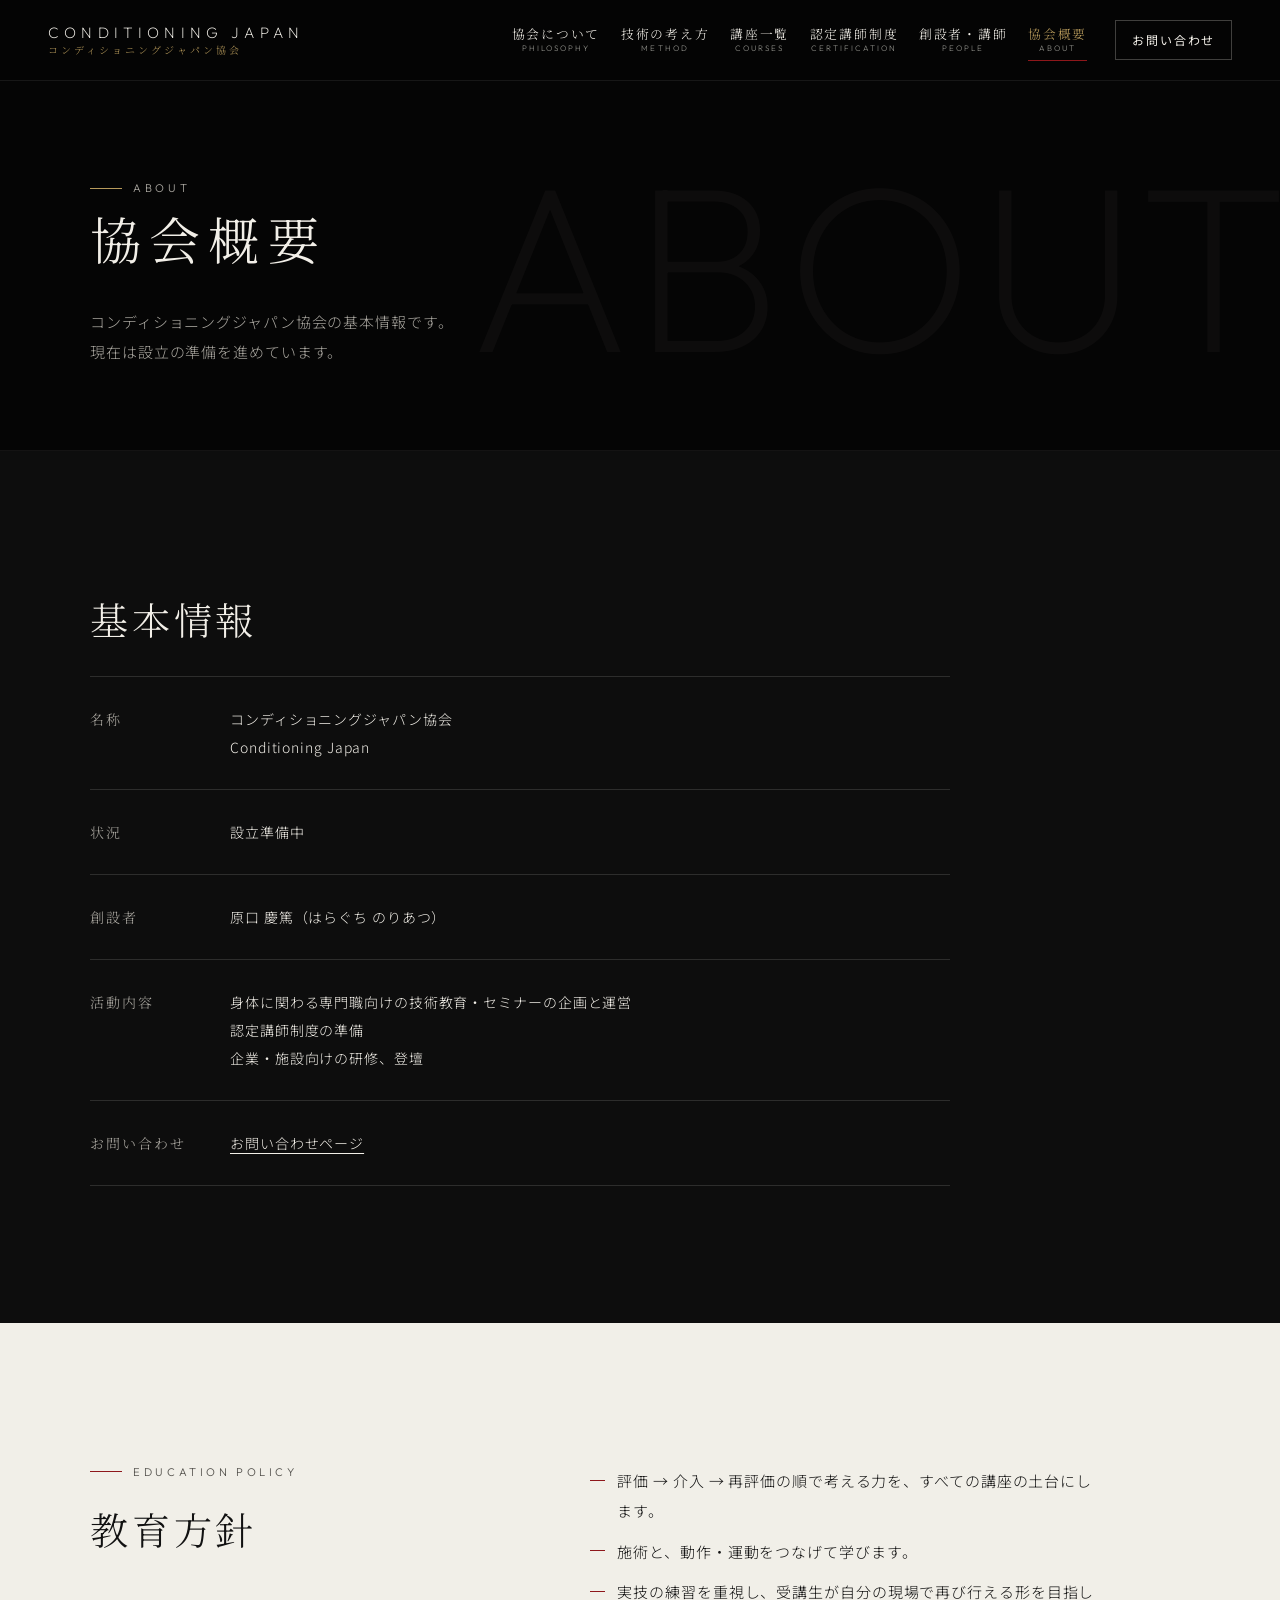
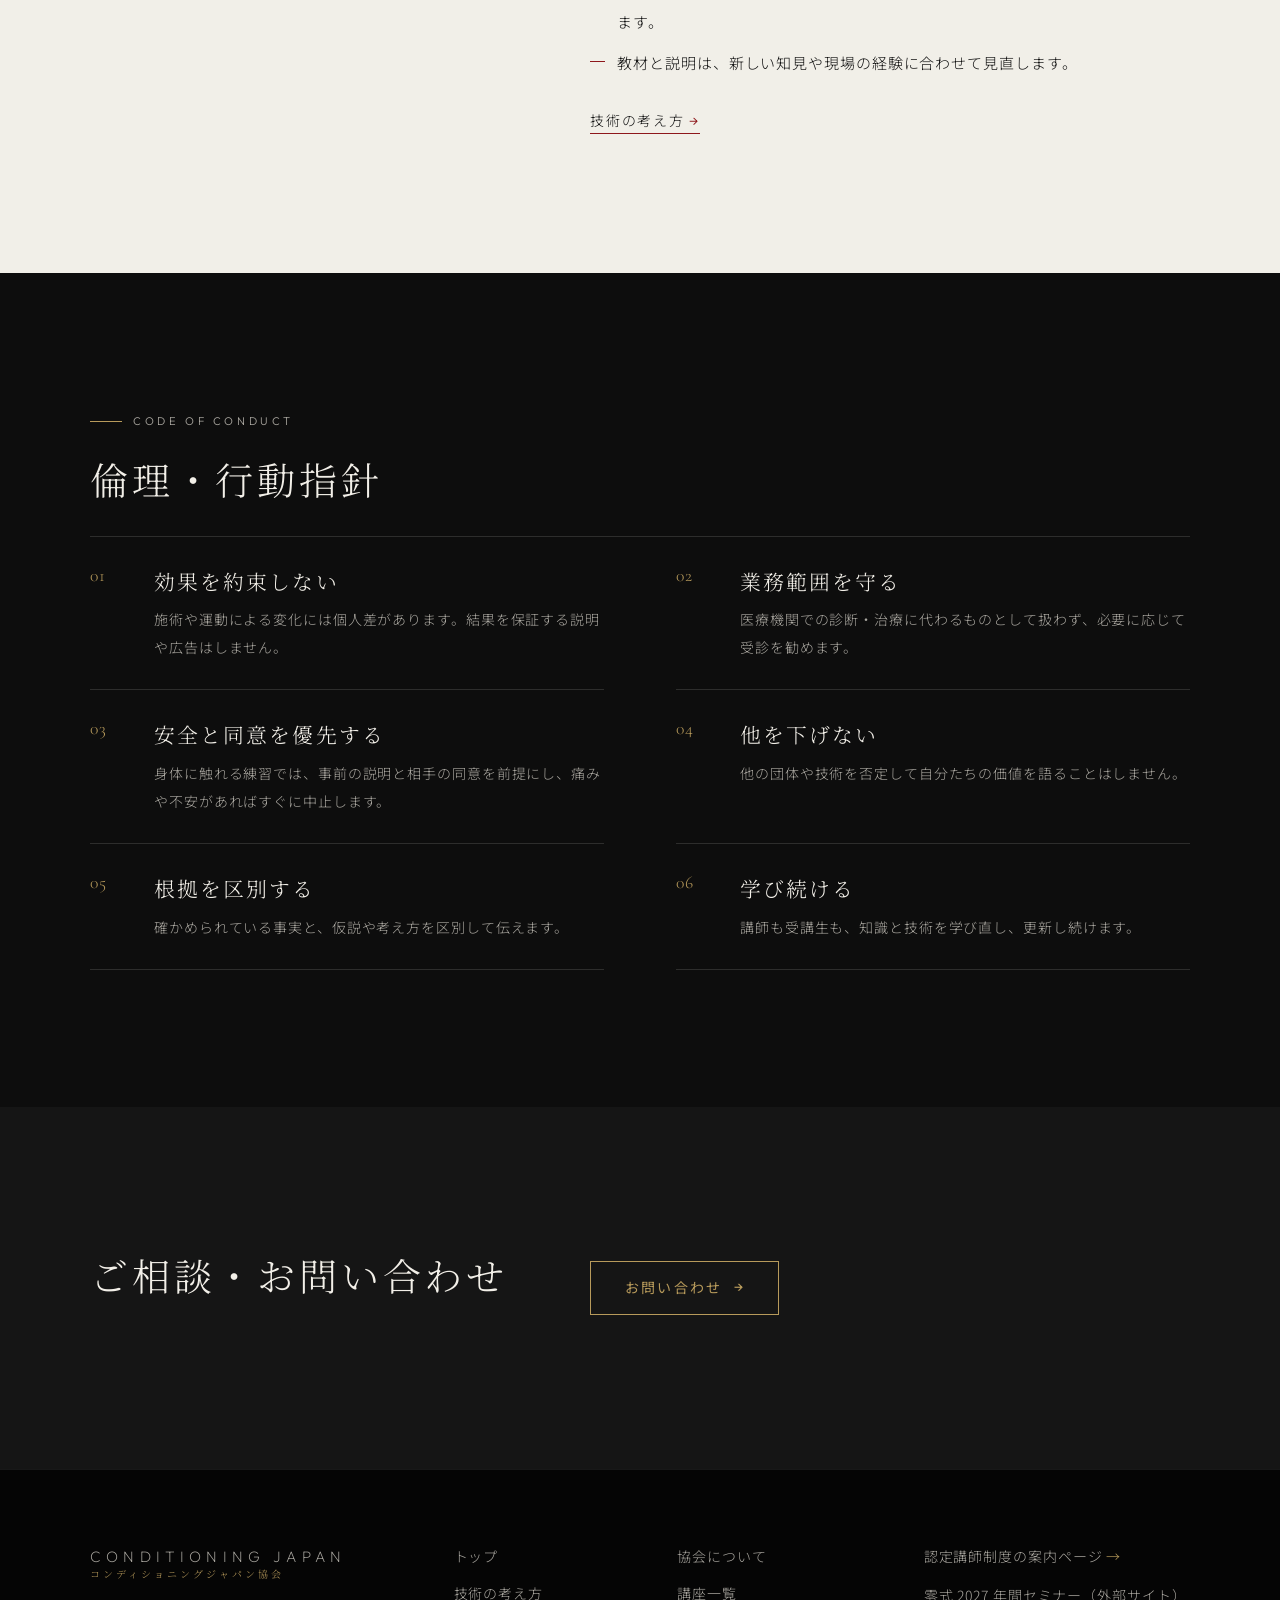
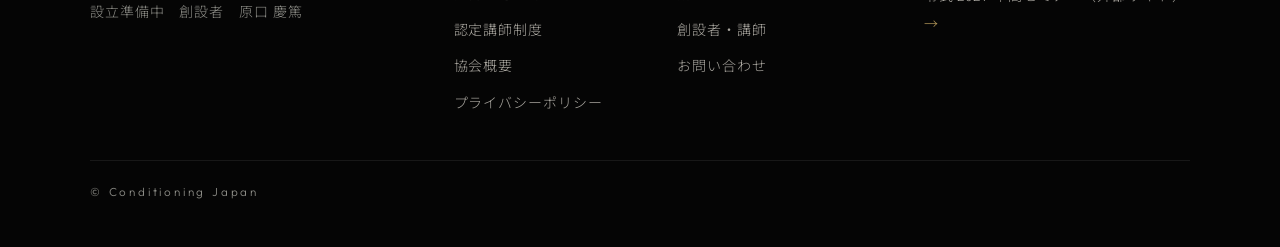
==== about/index.html @ 57fc210a "Publish site Co-Authored-By: Claude Opus 5.5 <noreply@anthropic.com>" ====
<!doctype html>
<html lang="ja">
<head>
<meta charset="utf-8">
<meta name="viewport" content="width=device-width, initial-scale=1, viewport-fit=cover">
<title>協会概要｜コンディショニングジャパン協会</title>
<meta name="description" content="コンディショニングジャパン協会（Conditioning Japan）の名称、創設者、活動内容、教育方針、倫理・行動指針。">
<link rel="canonical" href="https://noriatsu3377-hue.github.io/conditioning-japan/about/">
<meta property="og:url" content="https://noriatsu3377-hue.github.io/conditioning-japan/about/">
<meta property="og:type" content="article">
<meta property="og:title" content="協会概要｜コンディショニングジャパン協会">
<meta property="og:description" content="コンディショニングジャパン協会（Conditioning Japan）の名称、創設者、活動内容、教育方針、倫理・行動指針。">
<meta property="og:site_name" content="コンディショニングジャパン協会">

<meta name="theme-color" content="#101923">

<link rel="preconnect" href="https://fonts.googleapis.com">
<link rel="preconnect" href="https://fonts.gstatic.com" crossorigin>
<link rel="stylesheet" href="https://fonts.googleapis.com/css2?family=Cormorant+Garamond:wght@300;400&family=Noto+Sans+JP:wght@300;400;500&family=Noto+Serif+JP:wght@300;400;500&family=Outfit:wght@200;300&display=swap">
<link rel="stylesheet" href="../assets/css/style.css">
<script>document.documentElement.classList.add("js")</script>


</head>
<body class="">

<a class="skip-link" href="#main">本文へ移動</a>

<header class="site-header" data-header>
  <div class="header-inner">
    <a class="wordmark" href="../" aria-label="コンディショニングジャパン協会 トップへ">
      <span class="wordmark-en">Conditioning Japan</span>
      <span class="wordmark-ja">コンディショニングジャパン協会</span>
    </a>
    <nav class="gnav" aria-label="メインメニュー">
      <ul><li><a href="../philosophy/"><span class="nav-ja">協会について</span><span class="nav-en" aria-hidden="true">Philosophy</span></a></li><li><a href="../method/"><span class="nav-ja">技術の考え方</span><span class="nav-en" aria-hidden="true">Method</span></a></li><li><a href="../courses/"><span class="nav-ja">講座一覧</span><span class="nav-en" aria-hidden="true">Courses</span></a></li><li><a href="../certification/"><span class="nav-ja">認定講師制度</span><span class="nav-en" aria-hidden="true">Certification</span></a></li><li><a href="../people/"><span class="nav-ja">創設者・講師</span><span class="nav-en" aria-hidden="true">People</span></a></li><li><a href="../about/" aria-current="page"><span class="nav-ja">協会概要</span><span class="nav-en" aria-hidden="true">About</span></a></li></ul>
      <a class="btn btn-sm btn-line-light" href="../contact/">お問い合わせ</a>
    </nav>
    <button class="menu-btn" type="button" aria-expanded="false" aria-controls="drawer" aria-label="メニューを開く" data-menu-btn>
      <span class="menu-bars" aria-hidden="true"><span></span><span></span><span></span></span>
    </button>
  </div>
  <div class="drawer" id="drawer" hidden data-drawer role="dialog" aria-modal="true" aria-label="メニュー">
    <nav aria-label="メニュー">
      <ul>
        <li><a href="../">トップ</a></li>
        <li><a href="../philosophy/"><span class="nav-ja">協会について</span><span class="nav-en" aria-hidden="true">Philosophy</span></a></li><li><a href="../method/"><span class="nav-ja">技術の考え方</span><span class="nav-en" aria-hidden="true">Method</span></a></li><li><a href="../courses/"><span class="nav-ja">講座一覧</span><span class="nav-en" aria-hidden="true">Courses</span></a></li><li><a href="../certification/"><span class="nav-ja">認定講師制度</span><span class="nav-en" aria-hidden="true">Certification</span></a></li><li><a href="../people/"><span class="nav-ja">創設者・講師</span><span class="nav-en" aria-hidden="true">People</span></a></li><li><a href="../about/" aria-current="page"><span class="nav-ja">協会概要</span><span class="nav-en" aria-hidden="true">About</span></a></li>
        <li><a href="../contact/"><span class="nav-ja">お問い合わせ</span><span class="nav-en" aria-hidden="true">Contact</span></a></li>
      </ul>
      <a class="drawer-lp" href="https://noriatsu3377-hue.github.io/conditioning-japan-instructor/">認定講師制度の案内ページ →</a>
    </nav>
  </div>
</header>
<main id="main">
<header class="page-head" data-wm="ABOUT">
  <div class="container">
    <p class="eyebrow">About</p>
    <h1>協会概要</h1>
    <p>コンディショニングジャパン協会の基本情報です。<br>現在は設立の準備を進めています。</p>
  </div>
</header>

<section class="section" aria-labelledby="info-title">
  <div class="container">
    <h2 class="h2" id="info-title">基本情報</h2>
    <table class="info-table">
      <tbody>
        <tr><th scope="row">名称</th><td>コンディショニングジャパン協会<br>Conditioning Japan</td></tr>
        <tr><th scope="row">状況</th><td>設立準備中</td></tr>
        <tr><th scope="row">創設者</th><td>原口 慶篤（はらぐち のりあつ）</td></tr>
        <tr><th scope="row">活動内容</th><td>身体に関わる専門職向けの技術教育・セミナーの企画と運営<br>認定講師制度の準備<br>企業・施設向けの研修、登壇</td></tr>
        <tr><th scope="row">お問い合わせ</th><td><a href="../contact/">お問い合わせページ</a></td></tr>
      </tbody>
    </table>
  </div>
</section>

<section class="section is-tint" aria-labelledby="policy-title">
  <div class="container split">
    <div>
      <p class="eyebrow">Education policy</p>
      <h2 class="h2" id="policy-title">教育方針</h2>
    </div>
    <div class="prose">
      <ul>
        <li>評価 → 介入 → 再評価の順で考える力を、すべての講座の土台にします。</li>
        <li>施術と、動作・運動をつなげて学びます。</li>
        <li>実技の練習を重視し、受講生が自分の現場で再び行える形を目指します。</li>
        <li>教材と説明は、新しい知見や現場の経験に合わせて見直します。</li>
      </ul>
      <a class="text-link" href="../method/">技術の考え方</a>
    </div>
  </div>
</section>

<section class="section" aria-labelledby="ethics-title">
  <div class="container">
    <p class="eyebrow">Code of conduct</p>
    <h2 class="h2" id="ethics-title" data-draft>倫理・行動指針</h2>
    <ul class="principles two">
      <li><div><h3>効果を約束しない</h3><p>施術や運動による変化には個人差があります。結果を保証する説明や広告はしません。</p></div></li>
      <li><div><h3>業務範囲を守る</h3><p>医療機関での診断・治療に代わるものとして扱わず、必要に応じて受診を勧めます。</p></div></li>
      <li><div><h3>安全と同意を優先する</h3><p>身体に触れる練習では、事前の説明と相手の同意を前提にし、痛みや不安があればすぐに中止します。</p></div></li>
      <li><div><h3>他を下げない</h3><p>他の団体や技術を否定して自分たちの価値を語ることはしません。</p></div></li>
      <li><div><h3>根拠を区別する</h3><p>確かめられている事実と、仮説や考え方を区別して伝えます。</p></div></li>
      <li><div><h3>学び続ける</h3><p>講師も受講生も、知識と技術を学び直し、更新し続けます。</p></div></li>
    </ul>
  </div>
</section>

<section class="section is-charcoal" aria-labelledby="about-cta">
  <div class="container split">
    <h2 class="h2" id="about-cta">ご相談・お問い合わせ</h2>
    <div class="btn-row" style="margin-top:0"><a class="btn btn-primary" href="../contact/">お問い合わせ</a></div>
  </div>
</section>

</main>

<footer class="site-footer">
  <div class="container footer-grid">
    <div>
      <p class="wordmark wordmark-footer"><span class="wordmark-en">Conditioning Japan</span><span class="wordmark-ja">コンディショニングジャパン協会</span></p>
      <p class="footer-note">設立準備中　創設者　原口 慶篤</p>
    </div>
    <nav aria-label="フッターメニュー">
      <ul class="footer-links">
        <li><a href="../">トップ</a></li>
        <li><a href="../philosophy/">協会について</a></li><li><a href="../method/">技術の考え方</a></li><li><a href="../courses/">講座一覧</a></li><li><a href="../certification/">認定講師制度</a></li><li><a href="../people/">創設者・講師</a></li><li><a href="../about/">協会概要</a></li>
        <li><a href="../contact/">お問い合わせ</a></li>
        <li><a href="../privacy/">プライバシーポリシー</a></li>
      </ul>
    </nav>
    <div class="footer-out">
      <a href="https://noriatsu3377-hue.github.io/conditioning-japan-instructor/">認定講師制度の案内ページ</a>
      <a href="https://noriatsu3377-hue.github.io/zero-seminar-2027/" rel="noopener">零式 2027 年間セミナー（外部サイト）</a>
    </div>
  </div>
  <p class="container copyright"><small>© Conditioning Japan</small></p>
</footer>
<script src="../assets/js/main.js" defer></script>
</body>
</html>
---- assets/css/style.css ----
/* ==========================================================================
   Conditioning Japan — 零式の世界観（ZERO RECOVERY／零式-関節調整法 LP）に合わせたデザイン
   漆黒・生成りの白・鈍い金・深い赤。細い明朝、番号＋英字の見出し、大きな透かし文字。
   LP（lp/assets/style.css）も同じ値を使う。
   ========================================================================== */
:root {
  --black-1: #050505;  /* 漆黒 */
  --black-2: #0d0d0d;  /* 墨色 */
  --black-3: #151515;
  --ivory: #f2efe8;    /* 生成りの白 */
  --ivory-bg: #f1efe8;
  --gray-1: #8c8c86;
  --gray-2: #aaa7a0;
  --gold: #b79a5b;     /* 鈍い金 */
  --red: #8e171b;      /* 深い赤 */
  --red-deep: #7a1114;

  /* 文脈ごとに切り替わる色（既定は暗色） */
  --bg: var(--black-2);
  --text: var(--ivory);
  --text-sub: var(--gray-2);
  --line: rgba(242, 239, 232, 0.14);
  --accent-text: var(--gold);
  --wm: rgba(242, 239, 232, 0.035);

  --serif: "Noto Serif JP", "Hiragino Mincho ProN", "Yu Mincho", serif;
  --serif-en: "Cormorant Garamond", "Noto Serif JP", serif;
  --en: "Outfit", "Helvetica Neue", Arial, sans-serif;
  --sans: "Noto Sans JP", "Hiragino Kaku Gothic ProN", "Yu Gothic", sans-serif;

  --fs-xs: 0.75rem;
  --fs-sm: 0.875rem;
  --fs-base: 0.9375rem;
  --fs-lg: 1.0625rem;
  --fs-h3: clamp(1.1rem, 1rem + 0.5vw, 1.3rem);
  --fs-h2: clamp(1.5rem, 1.1rem + 1.6vw, 2.4rem);
  --fs-hero: clamp(1.9rem, 1rem + 3.2vw, 3.5rem);

  --sp-1: 0.5rem;
  --sp-2: 1rem;
  --sp-3: 1.75rem;
  --sp-4: 2.75rem;
  --sp-5: 4.5rem;
  --sp-6: clamp(5rem, 3rem + 7vw, 10rem);

  --measure: 34em;
  --container: 1100px;
  --gutter: clamp(1.25rem, 0.6rem + 3vw, 3rem);
  --header-h: 64px;
  --ease: cubic-bezier(0.2, 0.8, 0.2, 1);
}

/* 明るい区切り（長文を読む箇所） */
.is-tint {
  --bg: var(--ivory-bg);
  --text: #111;
  --text-sub: #55534e;
  --line: rgba(5, 5, 5, 0.14);
  --accent-text: var(--red);
  --wm: rgba(5, 5, 5, 0.04);
}
.is-dark { --bg: var(--black-1); }
.is-charcoal { --bg: var(--black-3); }

/* ===== Base ===== */
*, *::before, *::after { box-sizing: border-box; }
html { -webkit-text-size-adjust: 100%; scroll-padding-top: calc(var(--header-h) + 16px); }
body {
  margin: 0;
  background: var(--black-2);
  color: var(--text);
  font-family: var(--sans);
  font-weight: 300;
  font-size: var(--fs-base);
  line-height: 2;
  letter-spacing: 0.06em;
  overflow-wrap: anywhere;
  line-break: strict;
  -webkit-font-smoothing: antialiased;
}
img { max-width: 100%; height: auto; display: block; }
a { color: inherit; text-underline-offset: 0.3em; text-decoration-thickness: 1px; }
h1, h2, h3, h4 { font-family: var(--serif); font-weight: 300; line-height: 1.55; letter-spacing: 0.1em; margin: 0; }
strong, b { font-weight: 500; }
p { margin: 0 0 1em; }
ul, ol { padding: 0; margin: 0; list-style: none; }
:focus-visible { outline: 1px solid var(--accent-text); outline-offset: 4px; }
body.is-locked { overflow: hidden; }
.sr-only { position: absolute !important; width: 1px; height: 1px; overflow: hidden; clip: rect(0 0 0 0); white-space: nowrap; }
.skip-link { position: absolute; left: 8px; top: -100px; z-index: 400; background: var(--ivory); color: #000; padding: 8px 14px; }
.skip-link:focus { top: 8px; }

.section, .page-head, .hero { background: var(--bg); color: var(--text); }
.container { width: min(100% - var(--gutter) * 2, var(--container)); margin-inline: auto; position: relative; z-index: 1; }
.narrow { max-width: 760px; }
.section { padding-block: var(--sp-6); position: relative; overflow: hidden; }
.section > .section { padding-block: var(--sp-5); }

/* 見出し：英字ラベル */
.eyebrow {
  font-family: var(--en); font-weight: 300; font-size: 0.7rem;
  letter-spacing: 0.32em; text-transform: uppercase; color: var(--text-sub);
  margin-bottom: var(--sp-2); display: flex; align-items: center; gap: 1em;
}
.eyebrow::before { content: ""; width: 32px; height: 1px; background: var(--accent-text); }
.h2 { font-size: var(--fs-h2); margin-bottom: var(--sp-3); }
.h3 { font-size: var(--fs-h3); margin-bottom: var(--sp-2); }
.lead { font-size: var(--fs-lg); line-height: 2.1; max-width: var(--measure); }
.sub { color: var(--text-sub); font-size: var(--fs-sm); }
.prose { max-width: var(--measure); }
.prose p { margin-bottom: 1.5em; }
.prose h2 { font-size: var(--fs-h3); margin: 2.6em 0 0.9em; }
.prose ul { margin: 0 0 1.5em; }
.prose ul li { padding: 0.35em 0 0.35em 1.8em; position: relative; }
.prose ul li::before { content: ""; position: absolute; left: 0; top: 1.25em; width: 1em; height: 1px; background: var(--accent-text); }

/* 透かし文字（data-wm） */
[data-wm]::after {
  content: attr(data-wm);
  position: absolute; z-index: 0; pointer-events: none;
  right: -0.06em; top: 50%; transform: translateY(-50%);
  font-family: var(--en); font-weight: 200; line-height: 0.8; letter-spacing: 0.02em;
  font-size: clamp(5rem, 2rem + 16vw, 17rem); color: var(--wm); white-space: nowrap;
}

/* ===== Draft label ===== */
.draft-bar { background: var(--black-1); color: var(--gold); font-size: 11px; text-align: center; padding: 6px var(--gutter); letter-spacing: 0.1em; border-bottom: 1px solid rgba(183, 154, 91, 0.35); }
.is-draft [data-draft]::after {
  content: "原稿案"; display: inline-block; margin-left: 0.9em; vertical-align: middle;
  font: 400 10px/1 var(--sans); letter-spacing: 0.12em; padding: 4px 6px;
  border: 1px dashed var(--accent-text); color: var(--accent-text); background: transparent;
}

/* ===== Buttons（細い枠、ホバーで深い赤が満ちる） ===== */
.btn {
  position: relative; overflow: hidden; isolation: isolate;
  display: inline-flex; align-items: center; justify-content: center; gap: 0.8em;
  min-height: 54px; padding: 0.9em 2.4em;
  font: 400 var(--fs-sm)/1.4 var(--sans); letter-spacing: 0.16em; text-decoration: none; text-align: center;
  border: 1px solid var(--gray-1); color: var(--text); background: transparent; cursor: pointer;
  transition: color 0.3s, border-color 0.3s;
}
.btn::before { content: ""; position: absolute; inset: 0; z-index: -1; background: var(--red); transform: scaleX(0); transform-origin: right; transition: transform 0.5s var(--ease); }
.btn:hover::before, .btn:focus-visible::before { transform: scaleX(1); transform-origin: left; }
.btn:hover, .btn:focus-visible { color: var(--ivory); border-color: var(--red); }
.btn-primary { border-color: var(--accent-text); color: var(--accent-text); }
.btn-primary::after { content: "→"; font-family: var(--en); }
.btn-sm { min-height: 40px; padding: 0.5em 1.3em; font-size: var(--fs-xs); }
.btn-ghost { border-color: var(--line); }
.btn-line-light { border-color: rgba(242, 239, 232, 0.25); color: var(--ivory); }
.btn-line-light[aria-current] { border-color: var(--gold); color: var(--gold); }
.btn-row { display: flex; flex-wrap: wrap; align-items: center; gap: var(--sp-2) var(--sp-3); margin-top: var(--sp-4); }
.text-link { font-size: var(--fs-sm); letter-spacing: 0.12em; color: var(--text); text-decoration: none; border-bottom: 1px solid var(--accent-text); padding-bottom: 3px; }
.text-link::after { content: "  →"; color: var(--accent-text); font-family: var(--en); }
.text-link:hover { color: var(--accent-text); }
.notice { font-size: var(--fs-sm); border-left: 1px solid var(--accent-text); padding: 0.8em 1.2em; color: var(--text-sub); max-width: 46em; }

/* ===== Header ===== */
.site-header { position: sticky; top: 0; z-index: 100; background: rgba(5, 5, 5, 0.94); color: var(--ivory); border-bottom: 1px solid rgba(242, 239, 232, 0.08); }
.header-inner { display: flex; align-items: center; justify-content: space-between; gap: var(--sp-2); height: var(--header-h); padding-inline: var(--gutter); max-width: 1440px; margin-inline: auto; }
.wordmark { display: inline-flex; flex-direction: column; text-decoration: none; line-height: 1.25; margin: 0; }
.wordmark-en { font-family: var(--en); font-weight: 200; font-size: 0.95rem; letter-spacing: 0.34em; text-transform: uppercase; }
.wordmark-ja { font-family: var(--serif); font-size: 10px; letter-spacing: 0.3em; color: var(--gold); margin-top: 2px; }
.gnav { display: none; align-items: center; gap: var(--sp-3); }
.gnav ul { display: flex; gap: clamp(0.9rem, 1.6vw, 2rem); }
.gnav a:not(.btn) { display: flex; flex-direction: column; align-items: center; text-decoration: none; font-family: var(--serif); font-size: 0.8rem; letter-spacing: 0.14em; line-height: 1.4; padding-block: 6px; position: relative; }
.gnav a:not(.btn)::after { content: ""; position: absolute; left: 50%; bottom: 0; width: 0; height: 1px; background: var(--red); transition: width 0.3s var(--ease), left 0.3s var(--ease); }
.gnav a:not(.btn):hover::after, .gnav a[aria-current="page"]::after { width: 100%; left: 0; }
.gnav a[aria-current="page"] { color: var(--gold); }
.nav-en { font-family: var(--en); font-size: 8px; letter-spacing: 0.26em; color: var(--gray-1); text-transform: uppercase; }
.menu-btn { width: 48px; height: 48px; margin-right: -10px; background: none; border: 0; color: inherit; cursor: pointer; display: grid; place-items: center; }
.menu-bars { display: grid; gap: 7px; width: 26px; }
.menu-bars span { height: 1px; background: currentColor; transition: transform 0.3s var(--ease), opacity 0.2s; }
.menu-btn[aria-expanded="true"] .menu-bars span:nth-child(1) { transform: translateY(8px) rotate(45deg); }
.menu-btn[aria-expanded="true"] .menu-bars span:nth-child(2) { opacity: 0; }
.menu-btn[aria-expanded="true"] .menu-bars span:nth-child(3) { transform: translateY(-8px) rotate(-45deg); }
.drawer { position: fixed; inset: var(--header-h) 0 0; bottom: 0; background: var(--black-1); color: var(--ivory); overflow-y: auto; overscroll-behavior: contain; padding: var(--sp-3) var(--gutter) calc(var(--sp-5) + env(safe-area-inset-bottom)); }
.drawer li { border-bottom: 1px solid rgba(242, 239, 232, 0.1); }
.drawer a { display: flex; align-items: baseline; justify-content: space-between; gap: 1em; padding: 1.1em 0.25em; text-decoration: none; font-family: var(--serif); font-size: 1.05rem; letter-spacing: 0.14em; }
.drawer a[aria-current="page"] { color: var(--gold); border-left: 1px solid var(--red); padding-left: 1em; }
.drawer .drawer-lp { margin-top: var(--sp-3); font-family: var(--sans); font-size: var(--fs-sm); color: var(--gold); justify-content: flex-start; }
@media (min-width: 1080px) {
  :root { --header-h: 80px; }
  .gnav { display: flex; }
  .menu-btn, .drawer { display: none !important; }
}

/* ===== Footer ===== */
.site-footer { background: var(--black-1); color: var(--gray-2); padding-block: var(--sp-5) var(--sp-3); font-size: var(--fs-sm); border-top: 1px solid rgba(242, 239, 232, 0.08); }
.footer-grid { display: grid; gap: var(--sp-4); }
.footer-note { margin-top: var(--sp-2); color: var(--gray-1); }
.footer-links { display: grid; grid-template-columns: repeat(2, minmax(0, 1fr)); gap: 0.6em 1.5em; }
.footer-links a, .footer-out a { text-decoration: none; }
.footer-links a:hover, .footer-out a:hover { color: var(--gold); }
.footer-out { display: grid; gap: 0.8em; align-content: start; }
.footer-out a::after { content: "  →"; color: var(--gold); }
.copyright { margin-top: var(--sp-4); padding-top: var(--sp-2); border-top: 1px solid rgba(242, 239, 232, 0.08); color: var(--gray-1); font-family: var(--en); letter-spacing: 0.2em; }
@media (min-width: 768px) { .footer-grid { grid-template-columns: 1.2fr 1.6fr 1fr; } }

/* ===== Opening ===== */
.opening { position: fixed; inset: 0; z-index: 300; background: var(--black-1); color: var(--ivory); display: grid; place-items: center; text-align: center; padding: var(--gutter); transition: opacity 0.6s var(--ease), visibility 0.6s; animation: opening-end 0s 2.2s forwards; }
.opening.is-done { opacity: 0; visibility: hidden; }
.opening-copy { font-family: var(--serif); font-weight: 300; font-size: clamp(1.3rem, 1rem + 1.8vw, 2.2rem); line-height: 2; letter-spacing: 0.16em; opacity: 0; transform: translateY(6px); animation: op-in 0.7s var(--ease) 0.1s forwards; }
.opening-mark { margin-top: var(--sp-3); font-family: var(--en); font-weight: 200; letter-spacing: 0.5em; font-size: var(--fs-sm); color: var(--gold); opacity: 0; animation: op-in 0.6s var(--ease) 0.6s forwards; }
.opening-mark::before { content: ""; display: block; width: 1px; height: 36px; margin: 0 auto var(--sp-2); background: var(--red); }
.opening-skip { position: absolute; right: var(--gutter); bottom: calc(var(--gutter) + env(safe-area-inset-bottom)); background: none; border: 1px solid rgba(242, 239, 232, 0.25); color: var(--ivory); font: 300 var(--fs-xs) var(--en); letter-spacing: 0.26em; padding: 10px 18px; min-height: 44px; cursor: pointer; }
@keyframes op-in { to { opacity: 1; transform: none; } }
@keyframes opening-end { to { opacity: 0; visibility: hidden; } }

/* ===== Reveal（JSが失敗しても表示される） ===== */
.js .reveal { opacity: 1; transform: translateY(8px); transition: opacity 0.8s var(--ease), transform 0.8s var(--ease); }
.js .reveal.is-in { transform: none; }
@media (prefers-reduced-motion: reduce) {
  .js .reveal { transform: none; transition: none; }
  *, *::before, *::after { animation-duration: 0.01ms !important; animation-delay: 0s !important; transition-duration: 0.01ms !important; }
}

/* ===== Hero ===== */
.hero { --bg: var(--black-1); position: relative; overflow: hidden; }
.hero-inner { position: relative; display: grid; gap: var(--sp-4); padding-block: clamp(2.5rem, 2rem + 4vw, 6rem) clamp(3rem, 2rem + 5vw, 7rem); }
.hero-vlabels { display: none; }
.hero-kicker { font-size: var(--fs-sm); letter-spacing: 0.2em; color: var(--text-sub); margin-bottom: var(--sp-3); font-family: var(--serif); }
.hero h1 { font-size: var(--fs-hero); line-height: 1.55; letter-spacing: 0.14em; margin-bottom: var(--sp-2); }
.hero h1 .line { display: block; }
.nb { display: inline-block; }
.hero-en { font-family: var(--en); font-weight: 300; font-size: 0.7rem; letter-spacing: 0.36em; color: var(--gray-1); text-transform: uppercase; margin: 0 0 var(--sp-3); }
.hero-text { max-width: 30em; color: var(--text-sub); border-left: 1px solid var(--red); padding-left: var(--sp-3); }
.hero-for { font-size: var(--fs-xs); color: var(--gray-1); padding-top: var(--sp-2); margin-top: var(--sp-4); max-width: 36em; border-top: 1px solid var(--line); }
.hero-photo { position: relative; margin: 0; }
.hero-photo img { width: 100%; aspect-ratio: 4 / 5; object-fit: cover; filter: grayscale(0.35) contrast(1.05) brightness(0.9); }
.hero-photo::after { content: ""; position: absolute; inset: 0; background: linear-gradient(180deg, transparent 55%, rgba(5, 5, 5, 0.65)); pointer-events: none; }
.hero-photo figcaption, .photo figcaption, .course-photo figcaption { font-family: var(--sans); font-size: 10px; letter-spacing: 0.14em; color: var(--text-sub); margin-top: 0.7em; }
.hero-photo figcaption { position: absolute; z-index: 1; left: 1em; bottom: 0.8em; margin: 0; color: rgba(242, 239, 232, 0.75); }
.hero[data-wm]::after { top: auto; bottom: -0.08em; transform: none; right: auto; left: -0.04em; }
@media (min-width: 900px) {
  .hero-inner { grid-template-columns: 2.5rem minmax(0, 1.2fr) minmax(0, 0.8fr); align-items: center; gap: var(--sp-5); }
  .hero-vlabels { display: flex; gap: 1.2rem; align-self: start; padding-top: 1rem; }
  .hero-vlabels span { writing-mode: vertical-rl; font-family: var(--en); font-weight: 300; font-size: 9px; letter-spacing: 0.36em; color: var(--gray-1); text-transform: uppercase; display: flex; align-items: center; gap: 1em; }
  .hero-vlabels span::before { content: ""; height: 40px; width: 1px; background: var(--red); }
}
@media (max-width: 899px) {
  .hero-photo { max-width: 460px; }
  .hero-photo img { aspect-ratio: 16 / 11; }
}

/* ===== Page header（下層） ===== */
.page-head { --bg: var(--black-1); position: relative; overflow: hidden; padding-block: clamp(3.5rem, 2rem + 5vw, 7.5rem) clamp(3rem, 2rem + 4vw, 6rem); border-bottom: 1px solid rgba(242, 239, 232, 0.06); }
.page-head h1 { font-size: clamp(1.8rem, 1.2rem + 2.6vw, 3.2rem); letter-spacing: 0.16em; margin-bottom: var(--sp-3); }
.page-head p { color: var(--text-sub); max-width: 34em; margin: 0; }

/* ===== Layout helpers ===== */
.split { display: grid; gap: var(--sp-4); }
@media (min-width: 900px) {
  .split { grid-template-columns: minmax(0, 5fr) minmax(0, 7fr); gap: var(--sp-5); }
  .split.reverse > :first-child { order: 2; }
  .split .sticky { position: sticky; top: calc(var(--header-h) + 32px); align-self: start; }
}
.photo { margin: 0; position: relative; }
.photo img { width: 100%; object-fit: cover; filter: grayscale(0.3) contrast(1.04); }
.photo.tall img { aspect-ratio: 4 / 5; }
.photo.wide img { aspect-ratio: 3 / 2; }
.offset-photo { margin-top: var(--sp-4); }
@media (min-width: 900px) { .offset-photo { margin-top: 0; transform: translateY(var(--sp-5)); } }

/* 写真の帯 */
.gallery { display: grid; grid-template-columns: repeat(2, minmax(0, 1fr)); gap: 4px; }
.gallery figure { margin: 0; position: relative; overflow: hidden; }
.gallery img { width: 100%; aspect-ratio: 1; object-fit: cover; filter: grayscale(0.5) brightness(0.85); transition: filter 0.6s var(--ease), transform 0.8s var(--ease); }
.gallery figure:hover img { filter: grayscale(0) brightness(1); transform: scale(1.03); }
.gallery-note { font-size: 10px; letter-spacing: 0.14em; color: var(--gray-1); margin-top: 0.8em; }
@media (min-width: 768px) { .gallery { grid-template-columns: repeat(4, minmax(0, 1fr)); } }

/* 入口（3つの導線） */
.paths { display: grid; border-top: 1px solid var(--line); }
.path { display: grid; gap: 0.5em; padding: var(--sp-3) 3rem var(--sp-3) 0; border-bottom: 1px solid var(--line); text-decoration: none; position: relative; }
.path:hover .path-title { color: var(--accent-text); }
.path::after { content: "→"; position: absolute; right: 0.5rem; top: 50%; transform: translateY(-50%); color: var(--accent-text); font-family: var(--en); transition: transform 0.3s var(--ease); }
.path:hover::after { transform: translate(6px, -50%); }
.path-no { font: 300 0.7rem var(--en); letter-spacing: 0.3em; color: var(--text-sub); }
.path-title { font-family: var(--serif); font-size: var(--fs-h3); letter-spacing: 0.12em; }
.path-desc { color: var(--text-sub); font-size: var(--fs-sm); margin: 0; }
@media (min-width: 900px) {
  .paths { grid-template-columns: repeat(3, 1fr); border-top: 0; }
  .path { border: 0; border-left: 1px solid var(--line); padding: var(--sp-2) var(--sp-3) var(--sp-5); }
  .path::after { top: auto; bottom: var(--sp-2); right: auto; left: var(--sp-3); transform: none; }
  .path:hover::after { transform: translateX(6px); }
}

/* 工程図：評価→介入→再評価 */
.cycle { display: grid; counter-reset: step; margin-top: var(--sp-4); }
.cycle li { position: relative; padding: var(--sp-3) 0 var(--sp-3) 3.75rem; border-top: 1px solid var(--line); }
.cycle li::before { counter-increment: step; content: "0" counter(step); position: absolute; left: 0; top: var(--sp-3); font: 300 1.4rem/1 var(--serif-en); color: var(--gold); }
.cycle h3 { font-size: var(--fs-h3); margin-bottom: 0.3em; }
.cycle .en { font: 300 9px var(--en); letter-spacing: 0.3em; color: var(--gray-1); text-transform: uppercase; display: block; margin-bottom: 0.5em; }
.cycle p { margin: 0; font-size: var(--fs-sm); color: var(--text-sub); }
@media (min-width: 900px) {
  .cycle { grid-template-columns: repeat(4, 1fr); }
  .cycle li { padding: var(--sp-4) var(--sp-3) var(--sp-3) 0; border-top: 0; }
  .cycle li + li { padding-left: var(--sp-3); border-left: 1px solid var(--line); }
  .cycle li::before { position: static; display: block; margin-bottom: var(--sp-2); font-size: 2rem; }
  .cycle li:not(:last-child) h3::after { content: " →"; color: var(--red); font-family: var(--en); }
}
.loop-note { margin-top: var(--sp-3); font-size: var(--fs-sm); color: var(--text-sub); display: flex; gap: 0.8em; align-items: center; }
.loop-note::before { content: "↺"; color: var(--red); font-size: 1.3em; }

/* 定義リスト（Purpose等） */
.defs { border-top: 1px solid var(--line); }
.defs > div { display: grid; gap: 0.6em; padding: var(--sp-4) 0; border-bottom: 1px solid var(--line); }
.defs dt { font: 200 1.6rem/1.2 var(--en); letter-spacing: 0.14em; color: var(--text); }
.defs dt span { display: block; font: 400 var(--fs-xs) var(--serif); letter-spacing: 0.24em; color: var(--accent-text); margin-top: 0.6em; }
.defs dd { margin: 0; }
.defs .statement { font-family: var(--serif); font-size: var(--fs-h3); line-height: 1.9; margin-bottom: 0.8em; }
.defs dd > p:not(.statement) { color: var(--text-sub); }
@media (min-width: 900px) { .defs > div { grid-template-columns: 15rem minmax(0, 1fr); gap: var(--sp-4); } .defs dd { max-width: var(--measure); } }

/* 番号付きリスト */
.principles { display: grid; border-top: 1px solid var(--line); counter-reset: pr; }
.principles li { display: grid; grid-template-columns: 3rem minmax(0, 1fr); gap: var(--sp-2); padding: var(--sp-3) 0; border-bottom: 1px solid var(--line); }
.principles li::before { counter-increment: pr; content: counter(pr, decimal-leading-zero); font: 300 1.1rem var(--serif-en); color: var(--accent-text); }
.principles h3 { font-size: var(--fs-h3); margin-bottom: 0.4em; }
.principles p { margin: 0; color: var(--text-sub); max-width: var(--measure); font-size: var(--fs-sm); }
@media (min-width: 900px) { .principles.two { grid-template-columns: 1fr 1fr; column-gap: var(--sp-5); } }

/* 12コンテンツ索引 */
.course-index { columns: 1; column-gap: var(--sp-5); border-top: 1px solid var(--line); }
.course-index li { break-inside: avoid; display: grid; grid-template-columns: 3rem minmax(0, 1fr); padding: 1em 0; border-bottom: 1px solid var(--line); }
.course-index a { text-decoration: none; font-family: var(--serif); letter-spacing: 0.08em; transition: color 0.3s; }
.course-index a:hover { color: var(--gold); }
.course-index .course-no { color: var(--gold); font: 300 1rem var(--serif-en); }
@media (min-width: 768px) { .course-index { columns: 2; } }
@media (min-width: 1080px) { .course-index { columns: 3; } }

/* 講座一覧 */
.filter { margin-bottom: var(--sp-4); }
.filter-label { font-family: var(--serif); font-size: var(--fs-sm); letter-spacing: 0.14em; margin-bottom: 0.8em; }
.filter-buttons { display: flex; flex-wrap: wrap; gap: 0.5rem; }
.chip { min-height: 44px; padding: 0.4em 1.2em; background: transparent; border: 1px solid var(--line); color: var(--text); font: 300 var(--fs-sm) var(--sans); letter-spacing: 0.1em; cursor: pointer; transition: border-color 0.3s, background 0.3s; }
.chip:hover { border-color: var(--gold); }
.chip[aria-pressed="true"] { background: var(--red); border-color: var(--red); color: var(--ivory); }
.filter-status { font-size: var(--fs-xs); color: var(--text-sub); margin: 0.9em 0 0; }
.course-list { display: grid; gap: var(--sp-5) var(--sp-4); }
.course[hidden] { display: none; }
.course article { display: grid; gap: var(--sp-2); padding-bottom: var(--sp-4); border-bottom: 1px solid var(--line); height: 100%; align-content: start; }
.course-photo { margin: 0; overflow: hidden; }
.course-photo img { width: 100%; aspect-ratio: 3 / 2; object-fit: cover; filter: grayscale(0.4) brightness(0.9); transition: filter 0.6s var(--ease), transform 0.8s var(--ease); }
.course:hover .course-photo img { filter: none; transform: scale(1.03); }
.course-meta { display: flex; gap: 1.2em; align-items: baseline; font-size: var(--fs-xs); letter-spacing: 0.14em; margin-bottom: 0.4em; }
.course-no { font-family: var(--serif-en); font-size: 1.3rem; color: var(--gold); }
.course-cat { color: var(--text-sub); }
.course-name { font-size: var(--fs-h3); margin-bottom: 0.6em; }
.course-summary { font-size: var(--fs-sm); color: var(--text-sub); }
.course-facts { margin: 0 0 var(--sp-2); font-size: var(--fs-xs); line-height: 1.8; border-top: 1px solid var(--line); }
.course-facts > div { display: grid; grid-template-columns: 5.5em minmax(0, 1fr); gap: 0.6em; padding: 0.5em 0; border-bottom: 1px solid var(--line); }
.course-facts dt { color: var(--text-sub); }
.course-facts dd { margin: 0; }
.filter-empty { padding: var(--sp-4); border: 1px dashed var(--line); text-align: center; }
@media (min-width: 768px) { .course-list { grid-template-columns: repeat(2, minmax(0, 1fr)); } }
@media (min-width: 1080px) { .course-list { grid-template-columns: repeat(3, minmax(0, 1fr)); } }

/* フロー */
.flow { counter-reset: fl; display: grid; max-width: 760px; }
.flow li { position: relative; padding: 0 0 var(--sp-4) 3.5rem; }
.flow li::before { counter-increment: fl; content: counter(fl, decimal-leading-zero); position: absolute; left: 0; top: 0; font: 300 1.3rem/1.5 var(--serif-en); color: var(--gold); }
.flow li::after { content: ""; position: absolute; left: 0.8rem; top: 2.4rem; bottom: 0.5rem; width: 1px; background: var(--line); }
.flow li:last-child::after { display: none; }
.flow h3 { font-size: var(--fs-h3); margin-bottom: 0.3em; }
.flow p { margin: 0; color: var(--text-sub); font-size: var(--fs-sm); }

/* 比較 */
.compare { display: grid; gap: 1px; background: var(--line); border: 1px solid var(--line); }
.compare > div { background: var(--bg); padding: var(--sp-4) var(--sp-3); }
.compare h3 { font-size: var(--fs-h3); margin-bottom: var(--sp-2); }
.compare ul li { padding: 0.7em 0; border-bottom: 1px solid var(--line); font-size: var(--fs-sm); }
@media (min-width: 768px) { .compare { grid-template-columns: 1fr 1fr; } }

/* FAQ */
.faq { border-top: 1px solid var(--line); max-width: 860px; }
.faq details { border-bottom: 1px solid var(--line); }
.faq summary { list-style: none; cursor: pointer; padding: var(--sp-3) 3rem var(--sp-3) 2.2rem; position: relative; font-family: var(--serif); font-size: var(--fs-lg); letter-spacing: 0.08em; }
.faq summary::before { content: "Q"; position: absolute; left: 0; font-family: var(--serif-en); color: var(--accent-text); font-size: 1.2em; line-height: 1.6; }
.faq summary::-webkit-details-marker { display: none; }
.faq summary::after { content: "+"; position: absolute; right: 0.5rem; top: 50%; transform: translateY(-50%); color: var(--accent-text); font: 200 1.6rem var(--en); }
.faq details[open] summary::after { content: "−"; }
.faq .answer { padding: 0 0 var(--sp-3) 2.2rem; max-width: var(--measure); color: var(--text-sub); }

/* 情報表 */
.info-table { width: 100%; border-collapse: collapse; max-width: 860px; border-top: 1px solid var(--line); }
.info-table th, .info-table td { text-align: left; vertical-align: top; padding: var(--sp-3) 0; border-bottom: 1px solid var(--line); font-size: var(--fs-sm); font-weight: 300; }
.info-table th { width: 10em; padding-right: var(--sp-2); color: var(--text-sub); font-family: var(--serif); letter-spacing: 0.14em; }
@media (max-width: 560px) { .info-table th, .info-table td { display: block; width: auto; } .info-table th { border-bottom: 0; padding-bottom: 0; } }

/* お知らせ */
.news { border-top: 1px solid var(--line); }
.news li { display: grid; gap: 0.3em; padding: var(--sp-3) 0; border-bottom: 1px solid var(--line); }
@media (min-width: 768px) { .news li { grid-template-columns: 9rem minmax(0, 1fr); } }

/* お問い合わせ */
.contact-options { display: grid; border-top: 1px solid var(--line); }
.contact-option { padding: var(--sp-5) 0; border-bottom: 1px solid var(--line); }
.contact-option h2 { font-size: var(--fs-h2); margin-bottom: var(--sp-2); }
.contact-option p { max-width: var(--measure); color: var(--text-sub); }
.contact-jump { display: flex; flex-wrap: wrap; gap: 0.6rem; margin-top: var(--sp-4); }

/* 署名 */
.signature { margin-top: var(--sp-4); font-family: var(--serif); font-size: 1.3rem; letter-spacing: 0.24em; }
.signature small { display: block; font-family: var(--sans); font-size: var(--fs-xs); color: var(--text-sub); letter-spacing: 0.16em; margin-bottom: 0.4em; }

/* 資格リスト */
.facts-list { border-top: 1px solid var(--line); }
.facts-list li { padding: 0.9em 0; border-bottom: 1px solid var(--line); font-size: var(--fs-sm); }
.facts-list li small { display: block; color: var(--text-sub); }

/* 大きな数字 */
.big-number { font-family: var(--serif-en); font-weight: 300; font-size: clamp(5rem, 3rem + 8vw, 10rem); line-height: 1; color: var(--gold); margin-top: var(--sp-3); }
.big-number small { font-family: var(--serif); font-size: 0.16em; letter-spacing: 0.3em; margin-left: 0.6em; color: var(--text-sub); }

/* 中央の一文 */
.quote { font-family: var(--serif); font-size: var(--fs-h2); line-height: 1.9; letter-spacing: 0.14em; text-align: center; margin: 0; }
.quote::before, .quote::after { content: ""; display: block; width: 1px; height: 48px; background: var(--red); margin: 0 auto var(--sp-3); }
.quote::after { margin: var(--sp-3) auto 0; }

.err { min-height: 60vh; display: grid; align-content: center; }
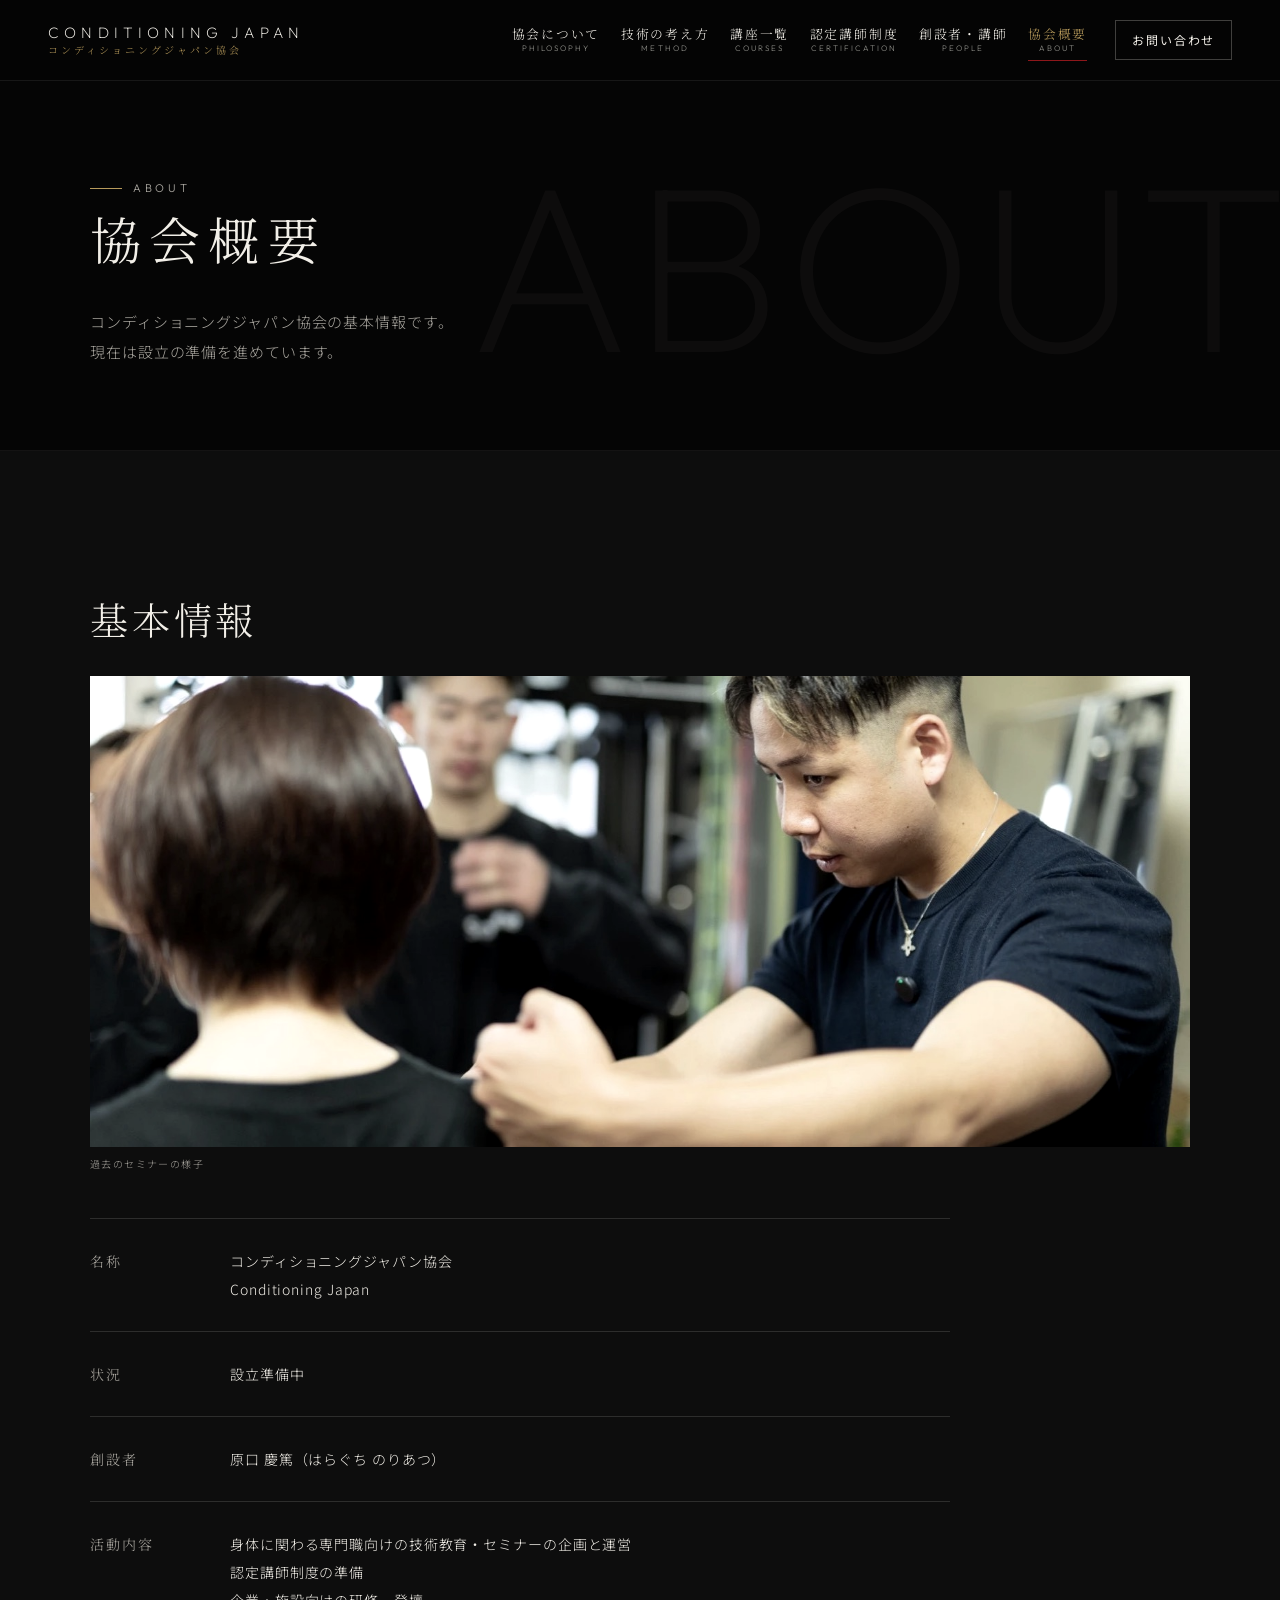
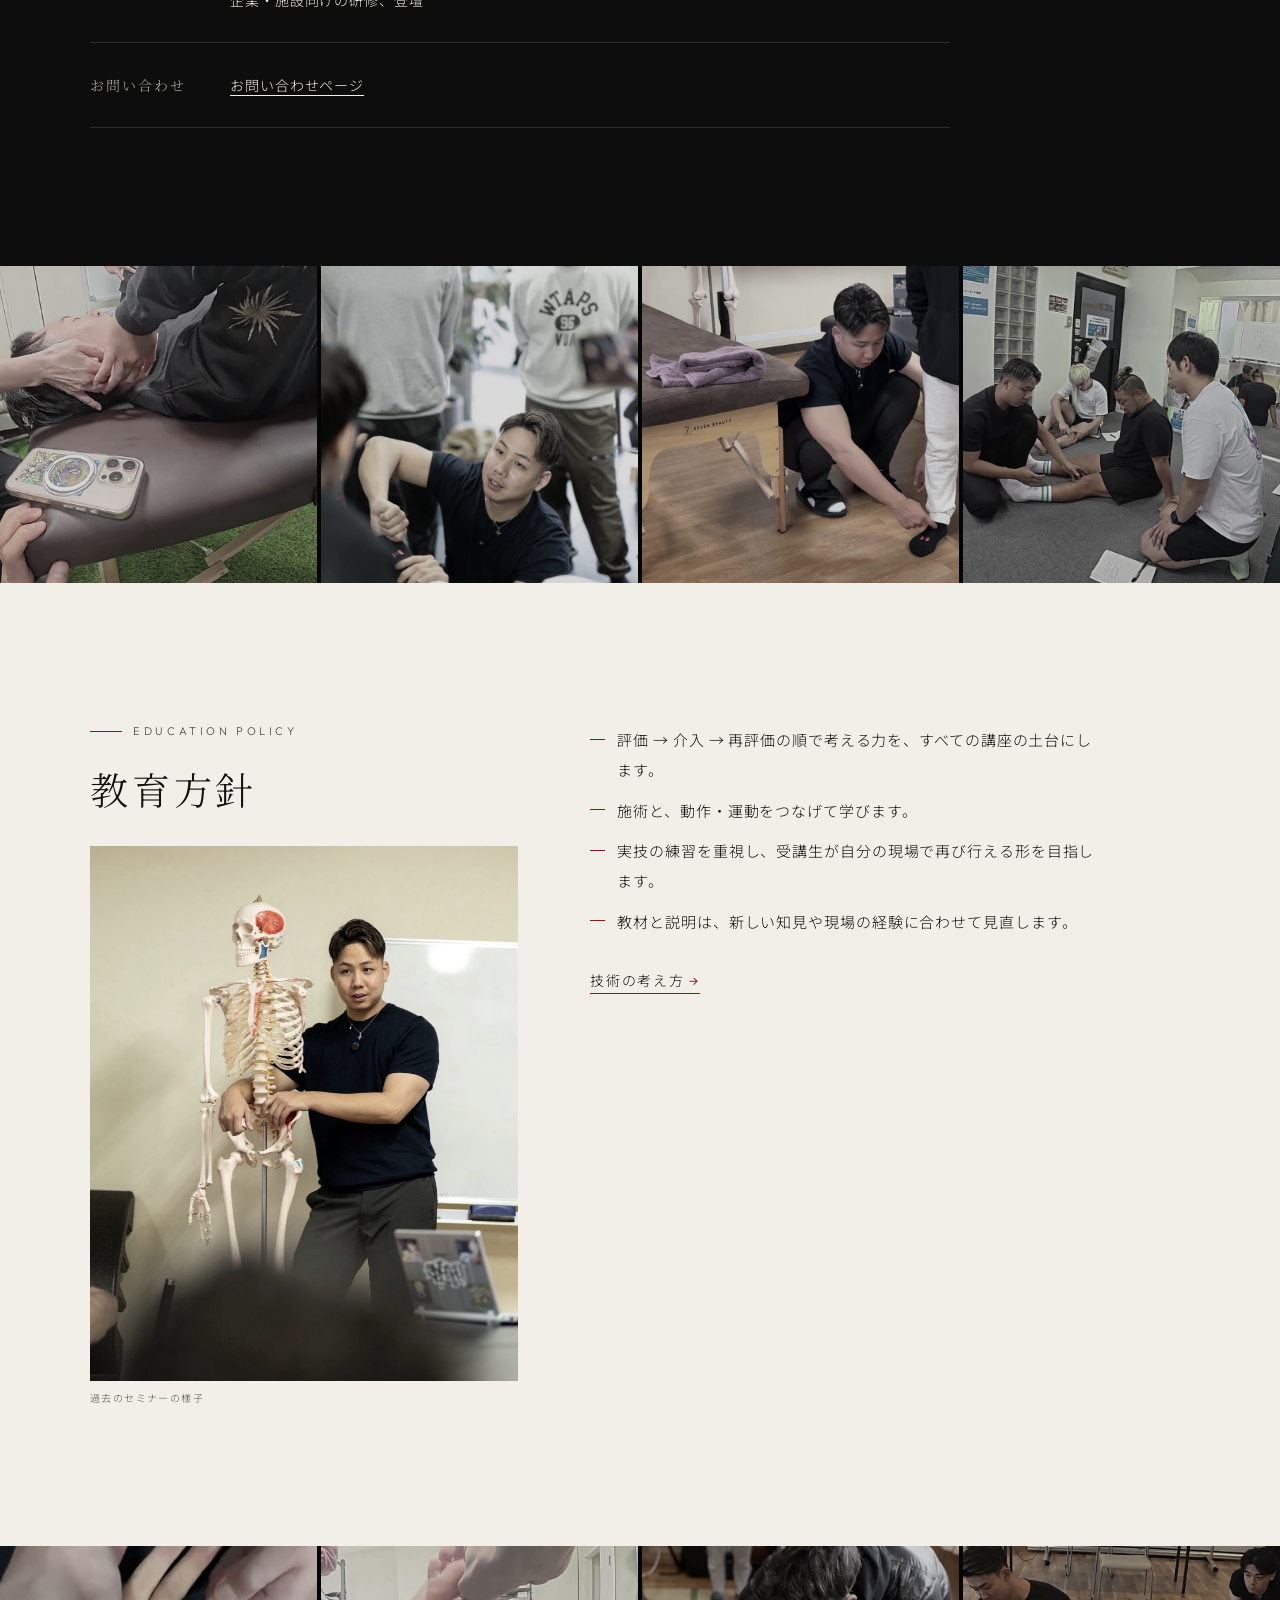
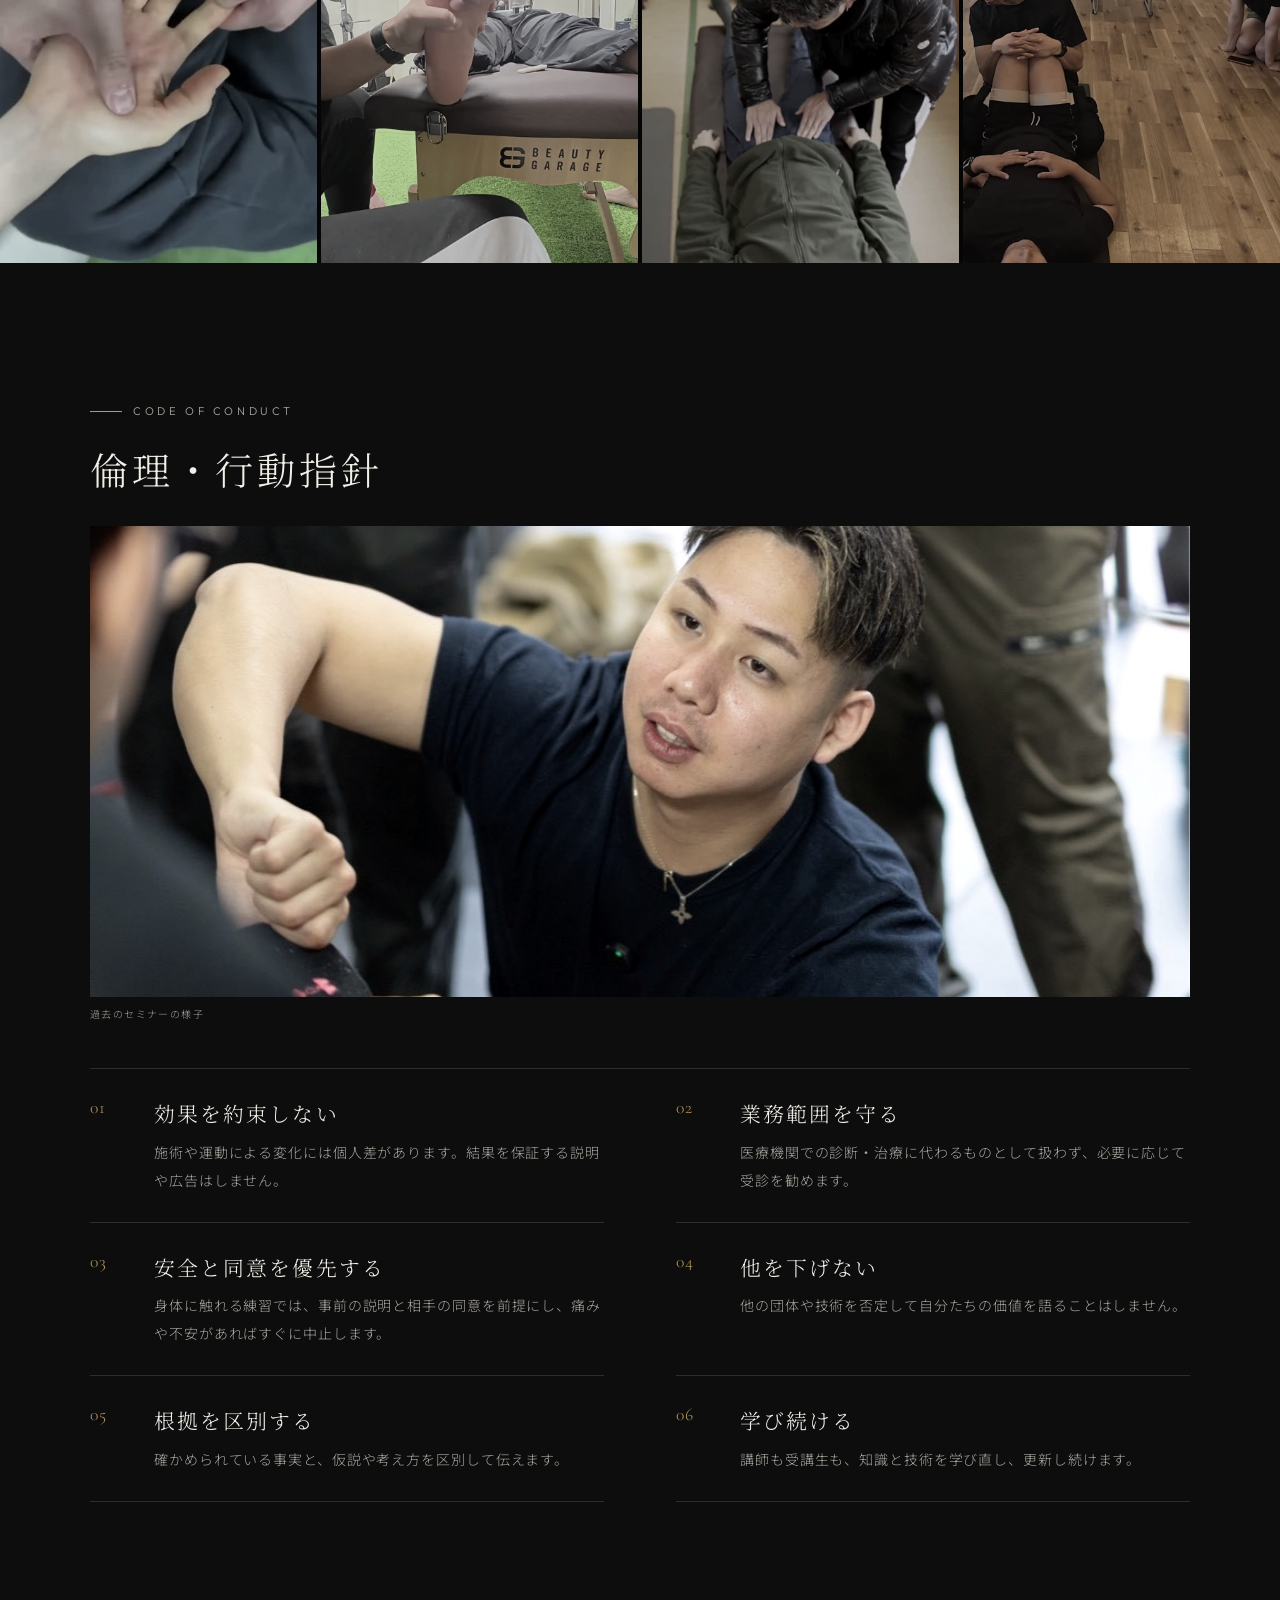
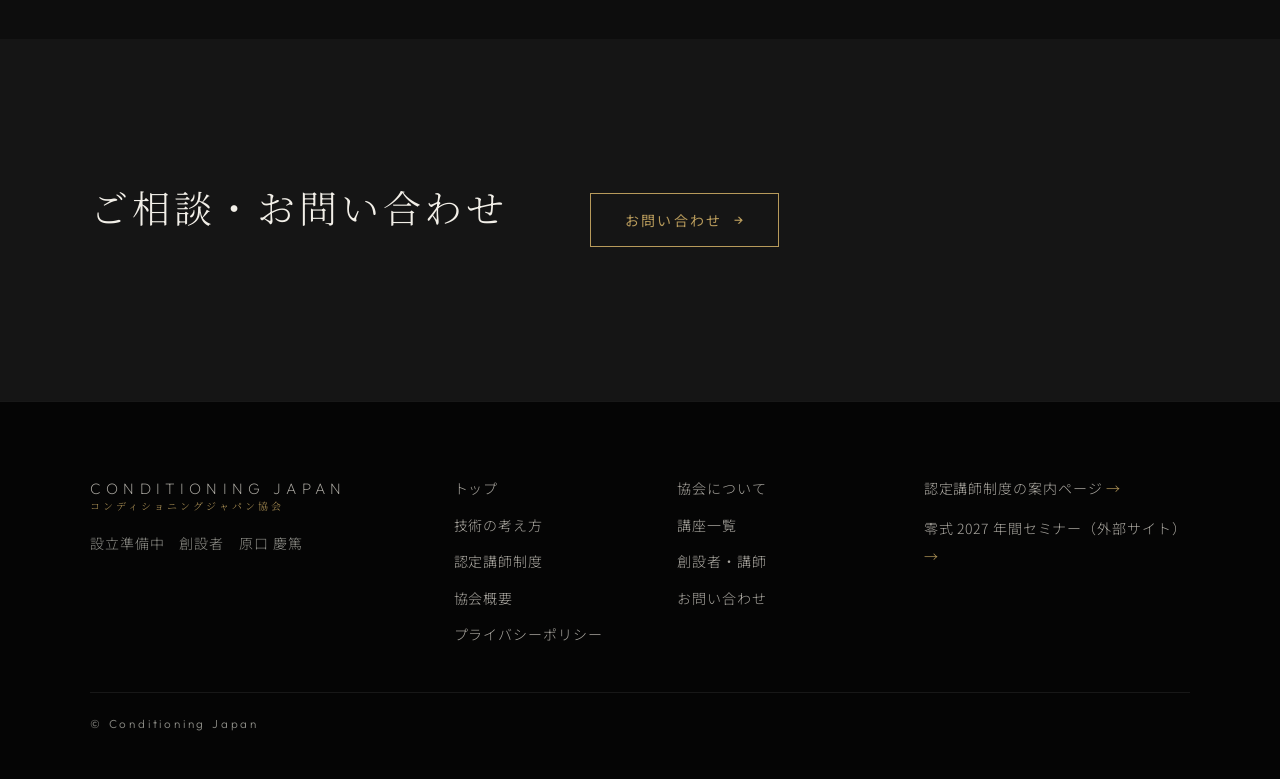
==== commit 576bae27: "Add photos to about page Co-Authored-By: Claude Opus 5.5 <noreply@anthropic.com>" ====
--- a/about/index.html
+++ b/about/index.html
@@ -63,6 +63,7 @@
 <section class="section" aria-labelledby="info-title">
   <div class="container">
     <h2 class="h2" id="info-title">基本情報</h2>
+    <figure class="photo wide-band" style="margin:0 0 var(--sp-4)"><img src="../assets/img/hero-assessment.jpg" alt="受講者の姿勢を確認しながら指導する創設者・原口慶篤" width="1600" height="1067" loading="lazy" decoding="async"><figcaption>過去のセミナーの様子</figcaption></figure>
     <table class="info-table">
       <tbody>
         <tr><th scope="row">名称</th><td>コンディショニングジャパン協会<br>Conditioning Japan</td></tr>
@@ -75,11 +76,21 @@
   </div>
 </section>
 
+<section class="section is-dark" aria-label="過去のセミナーの様子" style="padding-block:0">
+  <div class="gallery">
+    <figure><img src="../assets/img/kiwami-main.jpg" alt="頭部と顔に手を当てる施術の様子" width="1200" height="900" loading="lazy" decoding="async"></figure>
+    <figure><img src="../assets/img/practice-arm.jpg" alt="受講者に関節の調整を指導する原口慶篤" width="800" height="1200" loading="lazy" decoding="async"></figure>
+    <figure><img src="../assets/img/bikyaku-assessment.jpg" alt="受講者の足元を評価する原口慶篤" width="1200" height="900" loading="lazy" decoding="async"></figure>
+    <figure><img src="../assets/img/keiraku-2.jpg" alt="ストレッチを指導する様子" width="800" height="800" loading="lazy" decoding="async"></figure>
+  </div>
+</section>
+
 <section class="section is-tint" aria-labelledby="policy-title">
   <div class="container split">
     <div>
       <p class="eyebrow">Education policy</p>
       <h2 class="h2" id="policy-title">教育方針</h2>
+    <figure class="photo tall" style="margin-top:var(--sp-3)"><img src="../assets/img/lecture-skeleton.jpg" alt="骨格模型を使って説明する原口慶篤" width="800" height="1200" loading="lazy" decoding="async"><figcaption>過去のセミナーの様子</figcaption></figure>
     </div>
     <div class="prose">
       <ul>
@@ -93,10 +104,20 @@
   </div>
 </section>
 
+<section class="section is-dark" aria-label="過去のセミナーの様子" style="padding-block:0">
+  <div class="gallery">
+    <figure><img src="../assets/img/hands-1.jpg" alt="手の評価を練習する様子" width="800" height="800" loading="lazy" decoding="async"></figure>
+    <figure><img src="../assets/img/foot-main.jpg" alt="足裏を持って調整する様子" width="1200" height="900" loading="lazy" decoding="async"></figure>
+    <figure><img src="../assets/img/naizou-main.jpg" alt="腹部に手を当てる様子" width="1200" height="900" loading="lazy" decoding="async"></figure>
+    <figure><img src="../assets/img/gasshuku-main.jpg" alt="運動を指導する様子" width="1200" height="900" loading="lazy" decoding="async"></figure>
+  </div>
+</section>
+
 <section class="section" aria-labelledby="ethics-title">
   <div class="container">
     <p class="eyebrow">Code of conduct</p>
     <h2 class="h2" id="ethics-title" data-draft>倫理・行動指針</h2>
+    <figure class="photo wide-band" style="margin:0 0 var(--sp-4)"><img src="../assets/img/norio.jpg" alt="受講者の腕を取り、手技を指導する原口慶篤" width="997" height="928" loading="lazy" decoding="async"><figcaption>過去のセミナーの様子</figcaption></figure>
     <ul class="principles two">
       <li><div><h3>効果を約束しない</h3><p>施術や運動による変化には個人差があります。結果を保証する説明や広告はしません。</p></div></li>
       <li><div><h3>業務範囲を守る</h3><p>医療機関での診断・治療に代わるものとして扱わず、必要に応じて受診を勧めます。</p></div></li>
--- a/assets/css/style.css
+++ b/assets/css/style.css
@@ -420,3 +420,35 @@
 .quote::after { margin: var(--sp-3) auto 0; }
 
 .err { min-height: 60vh; display: grid; align-content: center; }
+
+/* 零式 2027 年間セミナー一覧（LPと共通） */
+.sem-list { margin-top: var(--sp-3); border-top: 1px solid var(--line); display: grid; }
+.sem-list li { display: grid; grid-template-columns: 3rem minmax(0, 1fr); align-items: baseline; border-bottom: 1px solid var(--line); }
+.sem-list a { display: grid; gap: 0.2em; padding: 1.1em 2rem 1.1em 0; text-decoration: none; position: relative; }
+.sem-list a::after { content: "→"; position: absolute; right: 0.4rem; top: 50%; transform: translateY(-50%); color: var(--gold); font-family: var(--en); transition: transform 0.3s var(--ease); }
+.sem-list a:hover::after { transform: translate(5px, -50%); }
+.sem-list a:hover .sem-name { color: var(--gold); }
+.sem-name { font-family: var(--serif); letter-spacing: 0.08em; transition: color 0.3s; }
+.sem-date { font-size: var(--fs-xs); color: var(--text-sub); }
+@media (min-width: 900px) { .sem-list { grid-template-columns: 1fr 1fr; column-gap: var(--sp-5); } }
+
+/* 年間セミナー：写真付きの行 */
+.sem-list li { display: block; }
+.sem-list a { grid-template-columns: 88px minmax(0, 1fr); align-items: center; gap: var(--sp-2); }
+.sem-thumb { width: 88px; aspect-ratio: 4 / 3; overflow: hidden; background: var(--black-3); display: grid; place-items: center; }
+.sem-thumb img { width: 100%; height: 100%; object-fit: cover; filter: grayscale(0.4) brightness(0.9); transition: filter 0.5s var(--ease), transform 0.6s var(--ease); }
+.sem-list a:hover .sem-thumb img { filter: none; transform: scale(1.05); }
+.sem-ph { font: 300 1.4rem var(--serif-en); color: var(--gold); }
+.sem-text { display: grid; gap: 0.15em; }
+.sem-text .course-no { font-size: 0.95rem; line-height: 1; }
+@media (min-width: 768px) { .sem-list a { grid-template-columns: 120px minmax(0, 1fr); } .sem-thumb { width: 120px; } }
+.sem-gallery { margin-top: var(--sp-4); }
+
+/* 講座カードの写真の帯 */
+.course-strip { display: grid; grid-template-columns: repeat(3, 1fr); gap: 3px; margin-top: calc(var(--sp-2) * -0.6); }
+.course-strip img { width: 100%; aspect-ratio: 1; object-fit: cover; filter: grayscale(0.5) brightness(0.85); transition: filter 0.5s var(--ease); }
+.course:hover .course-strip img { filter: grayscale(0.1); }
+.wide-band { margin: var(--sp-4) 0 0; }
+.wide-band img { aspect-ratio: 21 / 9; }
+@media (max-width: 767px) { .wide-band img { aspect-ratio: 16 / 10; } }
+.wide-band img { object-position: center 30%; }
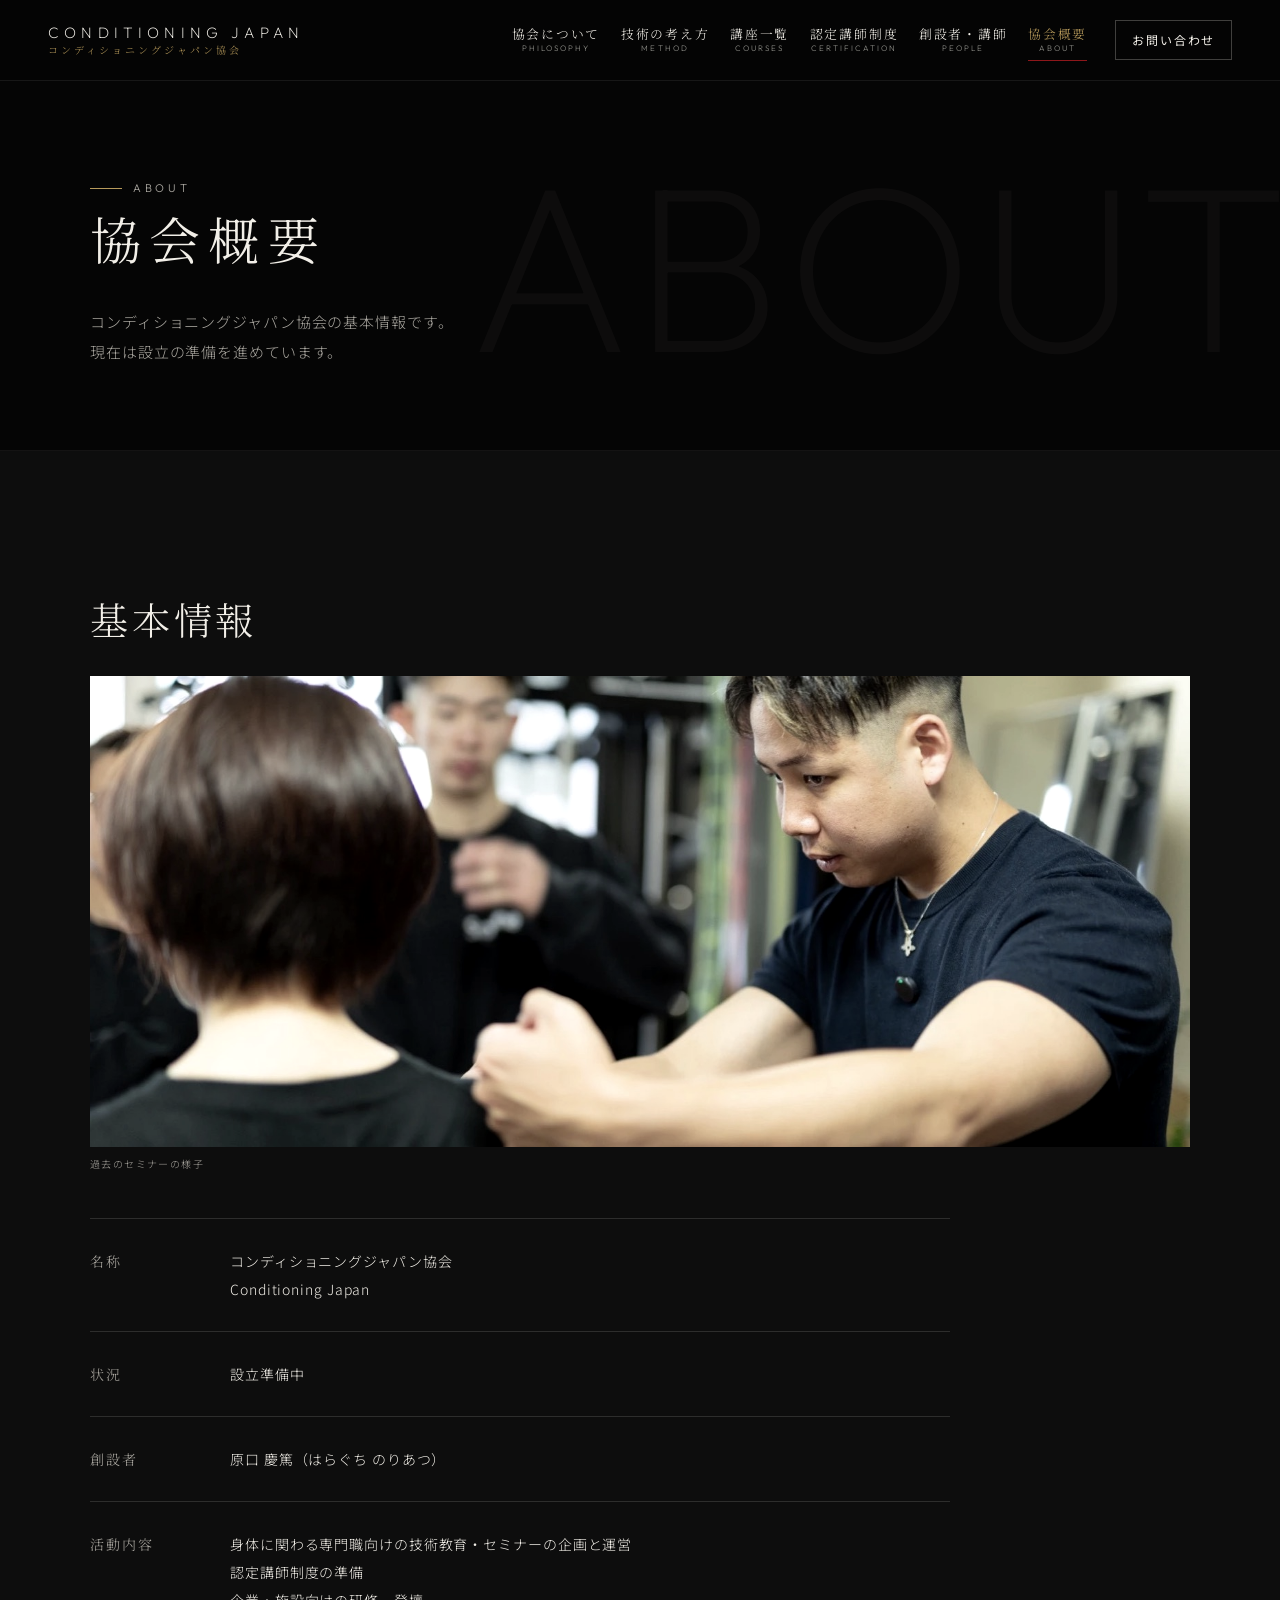
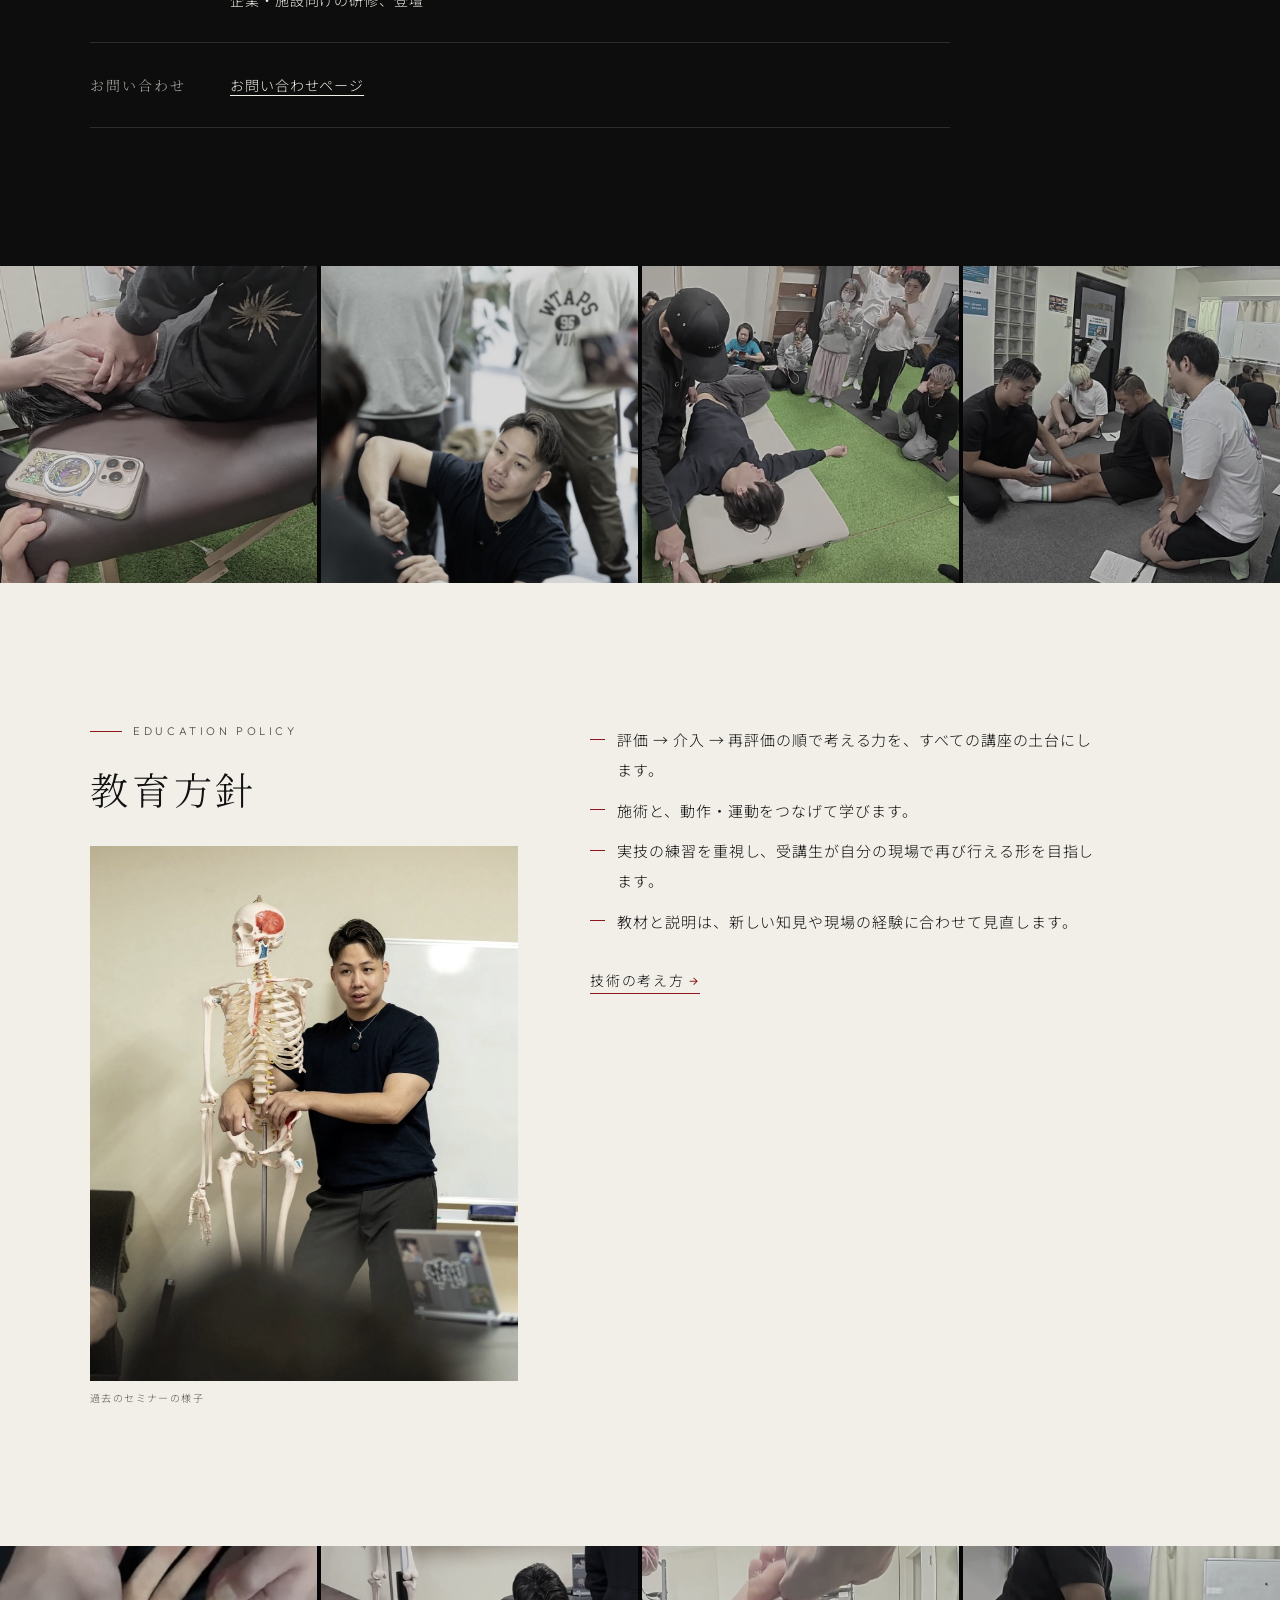
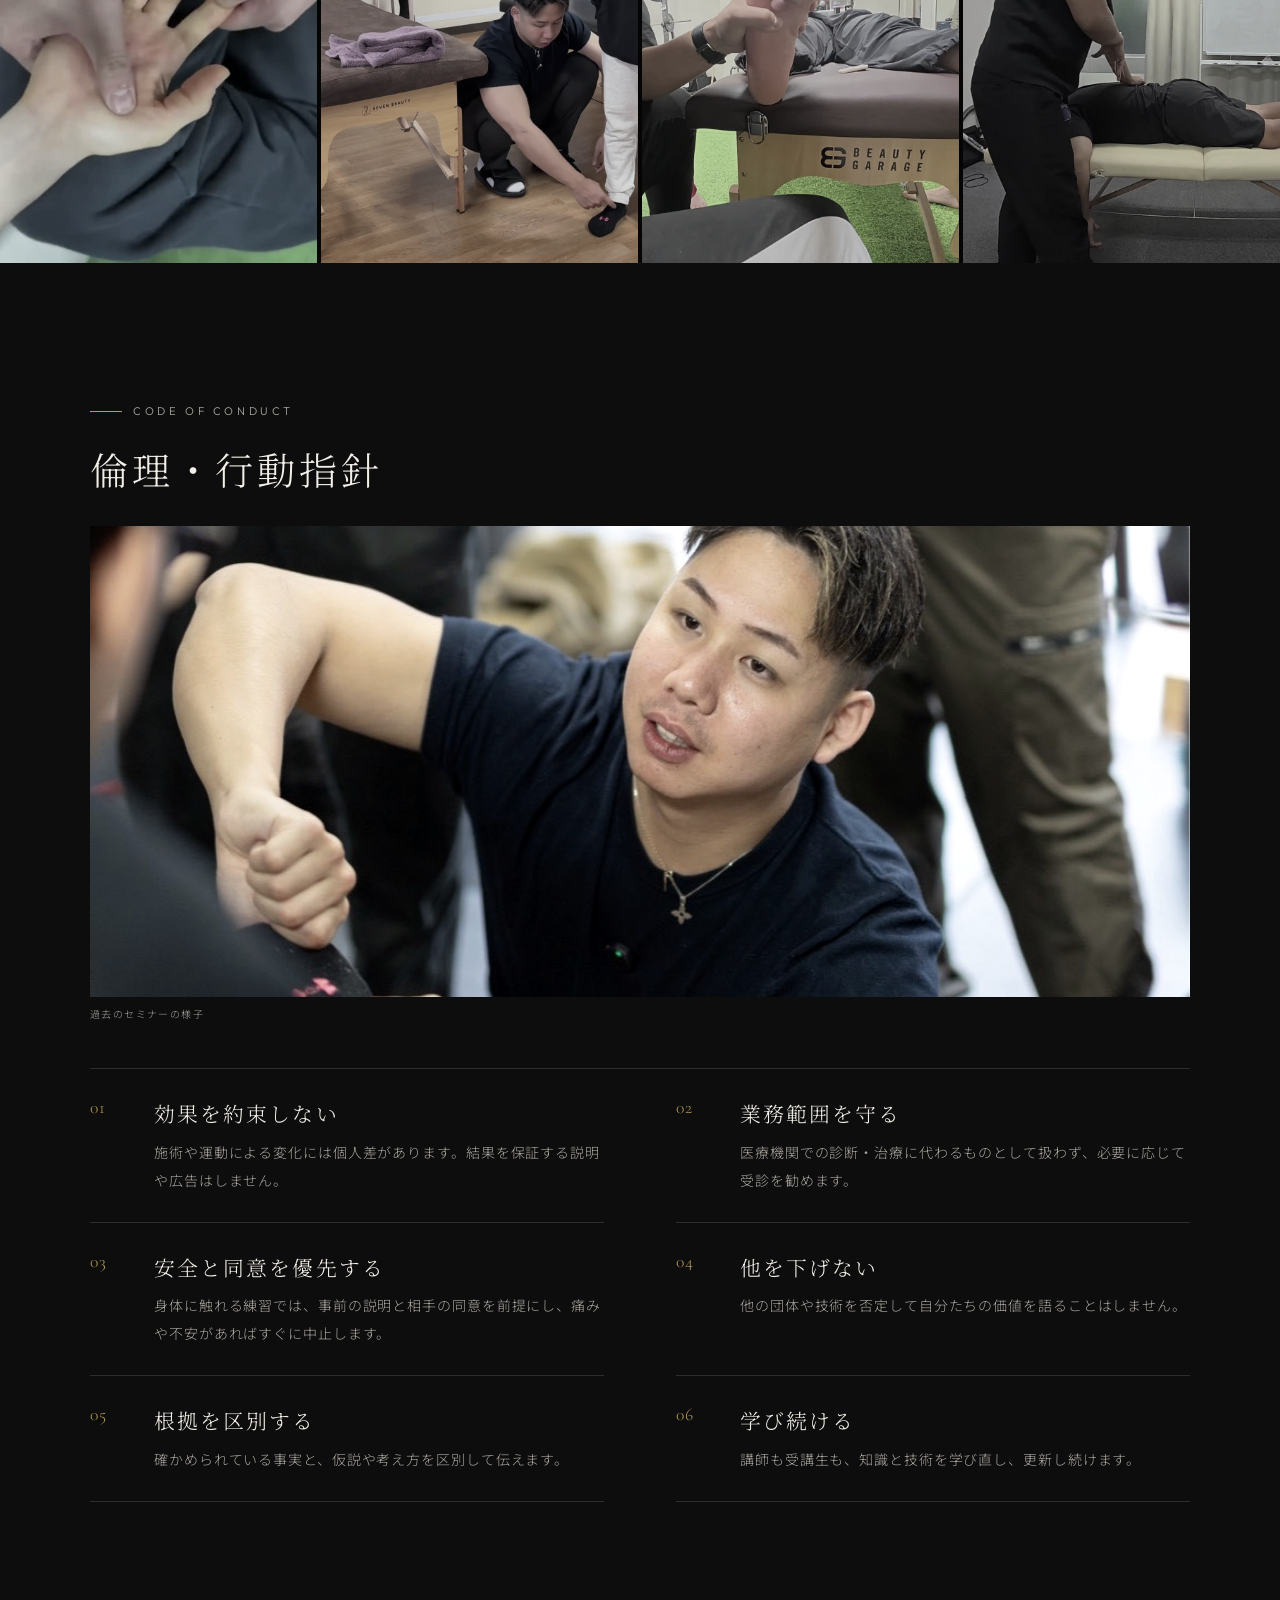
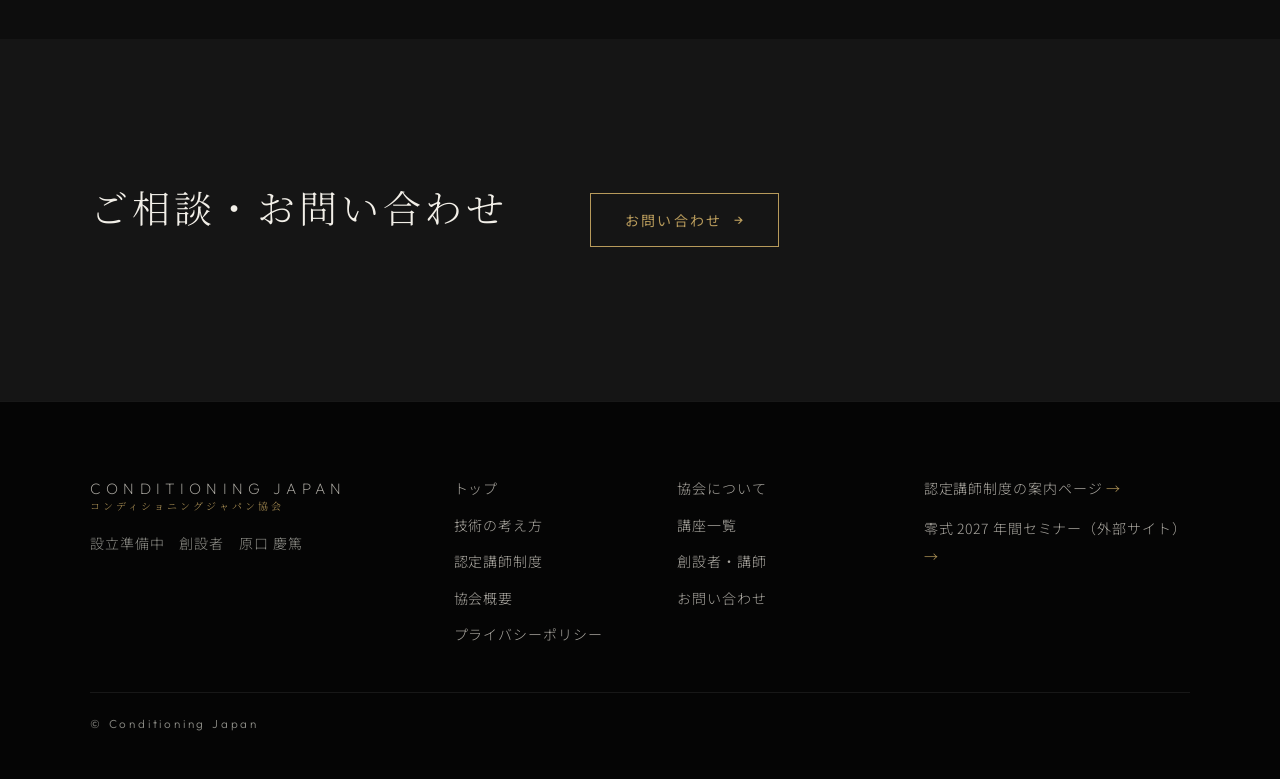
==== commit bffcf5d5: "Remove duplicate photos and fix image sizes Co-Authored-By: Claude Opus 5.5 <noreply@anthropic.com>" ====
--- a/about/index.html
+++ b/about/index.html
@@ -63,7 +63,7 @@
 <section class="section" aria-labelledby="info-title">
   <div class="container">
     <h2 class="h2" id="info-title">基本情報</h2>
-    <figure class="photo wide-band" style="margin:0 0 var(--sp-4)"><img src="../assets/img/hero-assessment.jpg" alt="受講者の姿勢を確認しながら指導する創設者・原口慶篤" width="1600" height="1067" loading="lazy" decoding="async"><figcaption>過去のセミナーの様子</figcaption></figure>
+    <figure class="photo wide-band" style="margin:0 0 var(--sp-4)"><img src="../assets/img/hero-assessment.jpg" alt="受講者の姿勢を確認しながら指導する原口慶篤" width="1600" height="1067" loading="lazy" decoding="async"><figcaption>過去のセミナーの様子</figcaption></figure>
     <table class="info-table">
       <tbody>
         <tr><th scope="row">名称</th><td>コンディショニングジャパン協会<br>Conditioning Japan</td></tr>
@@ -80,8 +80,8 @@
   <div class="gallery">
     <figure><img src="../assets/img/kiwami-main.jpg" alt="頭部と顔に手を当てる施術の様子" width="1200" height="900" loading="lazy" decoding="async"></figure>
     <figure><img src="../assets/img/practice-arm.jpg" alt="受講者に関節の調整を指導する原口慶篤" width="800" height="1200" loading="lazy" decoding="async"></figure>
-    <figure><img src="../assets/img/bikyaku-assessment.jpg" alt="受講者の足元を評価する原口慶篤" width="1200" height="900" loading="lazy" decoding="async"></figure>
-    <figure><img src="../assets/img/keiraku-2.jpg" alt="ストレッチを指導する様子" width="800" height="800" loading="lazy" decoding="async"></figure>
+    <figure><img src="../assets/img/hands-main.jpg" alt="受講者の腕を誘導する原口慶篤" width="1200" height="900" loading="lazy" decoding="async"></figure>
+    <figure><img src="../assets/img/keiraku-2.jpg" alt="受講者同士でストレッチを練習する様子" width="800" height="800" loading="lazy" decoding="async"></figure>
   </div>
 </section>
 
@@ -106,10 +106,10 @@
 
 <section class="section is-dark" aria-label="過去のセミナーの様子" style="padding-block:0">
   <div class="gallery">
-    <figure><img src="../assets/img/hands-1.jpg" alt="手の評価を練習する様子" width="800" height="800" loading="lazy" decoding="async"></figure>
+    <figure><img src="../assets/img/hands-1.jpg" alt="手のひらに触れて評価する様子" width="800" height="800" loading="lazy" decoding="async"></figure>
+    <figure><img src="../assets/img/bikyaku-assessment.jpg" alt="受講者の足元を評価する原口慶篤" width="1200" height="900" loading="lazy" decoding="async"></figure>
     <figure><img src="../assets/img/foot-main.jpg" alt="足裏を持って調整する様子" width="1200" height="900" loading="lazy" decoding="async"></figure>
-    <figure><img src="../assets/img/naizou-main.jpg" alt="腹部に手を当てる様子" width="1200" height="900" loading="lazy" decoding="async"></figure>
-    <figure><img src="../assets/img/gasshuku-main.jpg" alt="運動を指導する様子" width="1200" height="900" loading="lazy" decoding="async"></figure>
+    <figure><img src="../assets/img/keiraku-main.jpg" alt="うつ伏せの受講者の腰に手を当てる様子" width="1200" height="900" loading="lazy" decoding="async"></figure>
   </div>
 </section>
 
--- a/assets/css/style.css
+++ b/assets/css/style.css
@@ -445,7 +445,7 @@
 .sem-gallery { margin-top: var(--sp-4); }
 
 /* 講座カードの写真の帯 */
-.course-strip { display: grid; grid-template-columns: repeat(3, 1fr); gap: 3px; margin-top: calc(var(--sp-2) * -0.6); }
+.course-strip { display: grid; grid-auto-flow: column; grid-auto-columns: 1fr; gap: 3px; margin-top: calc(var(--sp-2) * -0.6); }
 .course-strip img { width: 100%; aspect-ratio: 1; object-fit: cover; filter: grayscale(0.5) brightness(0.85); transition: filter 0.5s var(--ease); }
 .course:hover .course-strip img { filter: grayscale(0.1); }
 .wide-band { margin: var(--sp-4) 0 0; }
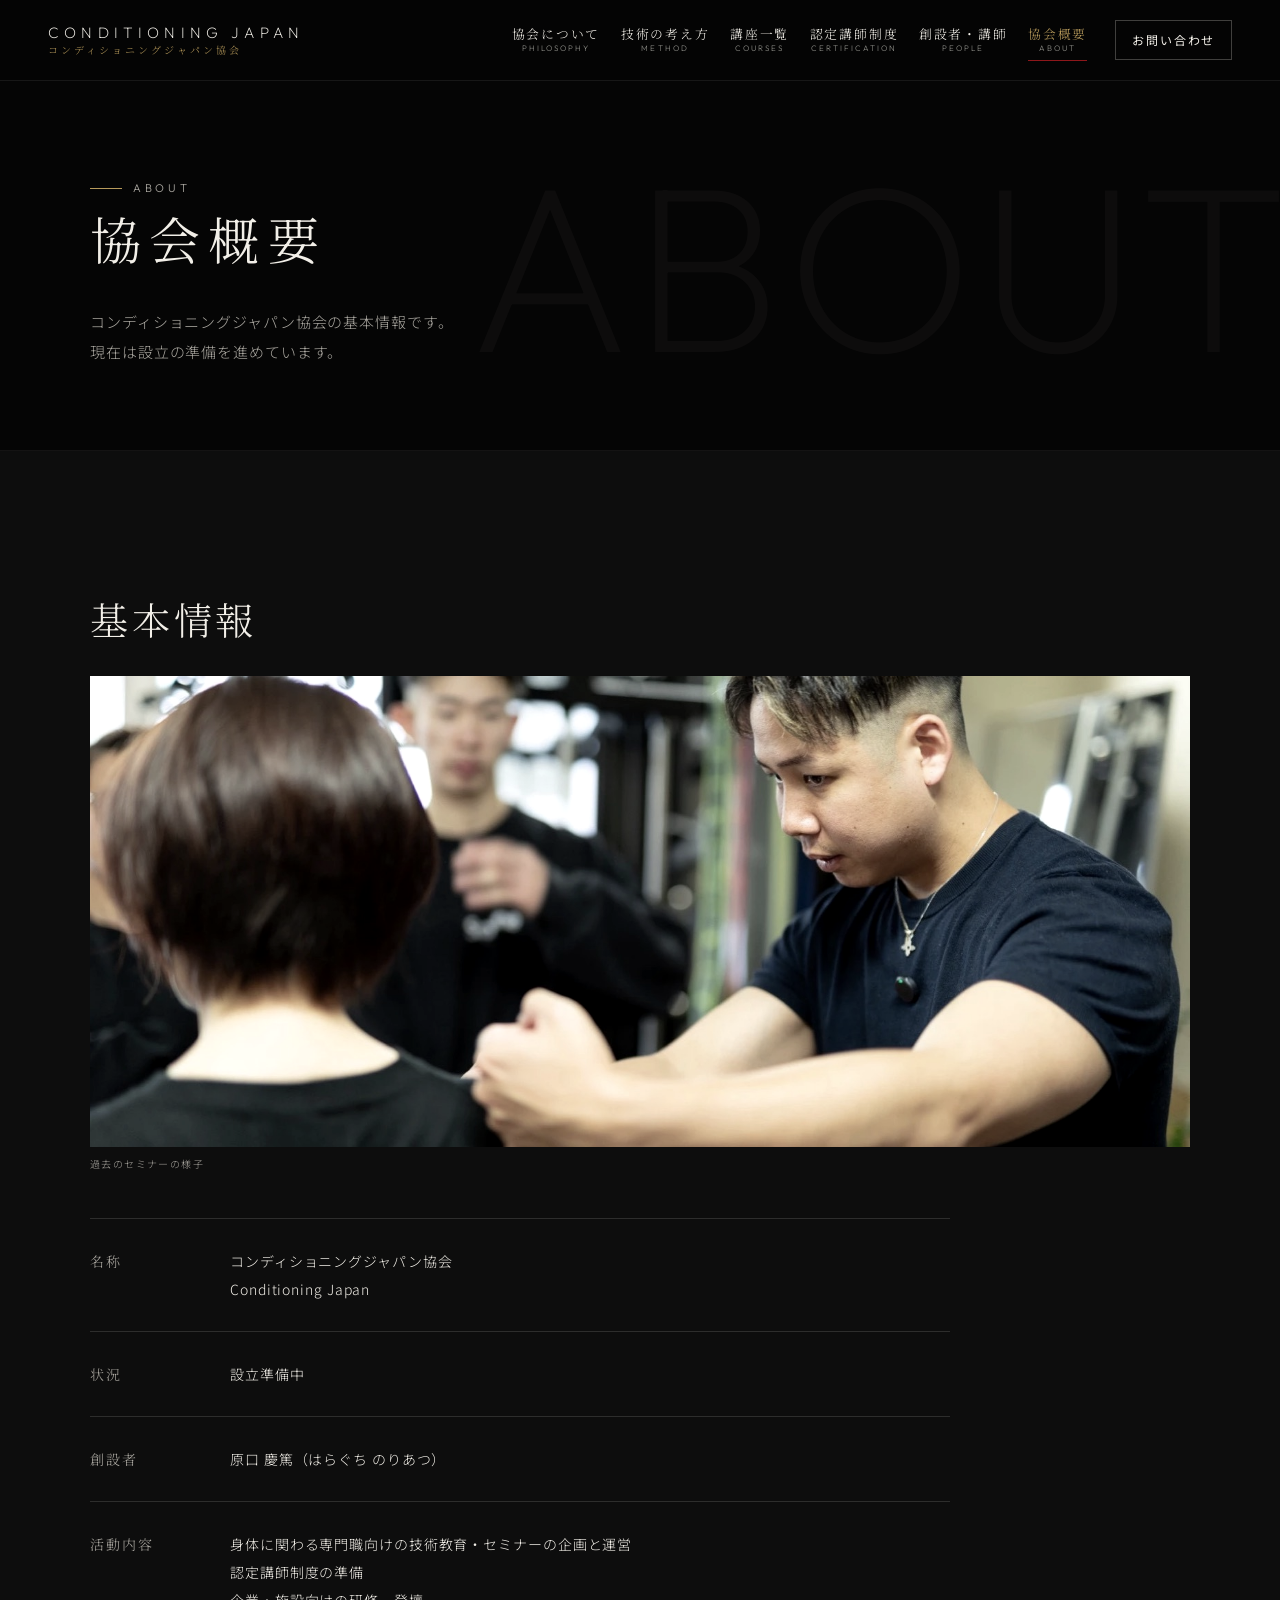
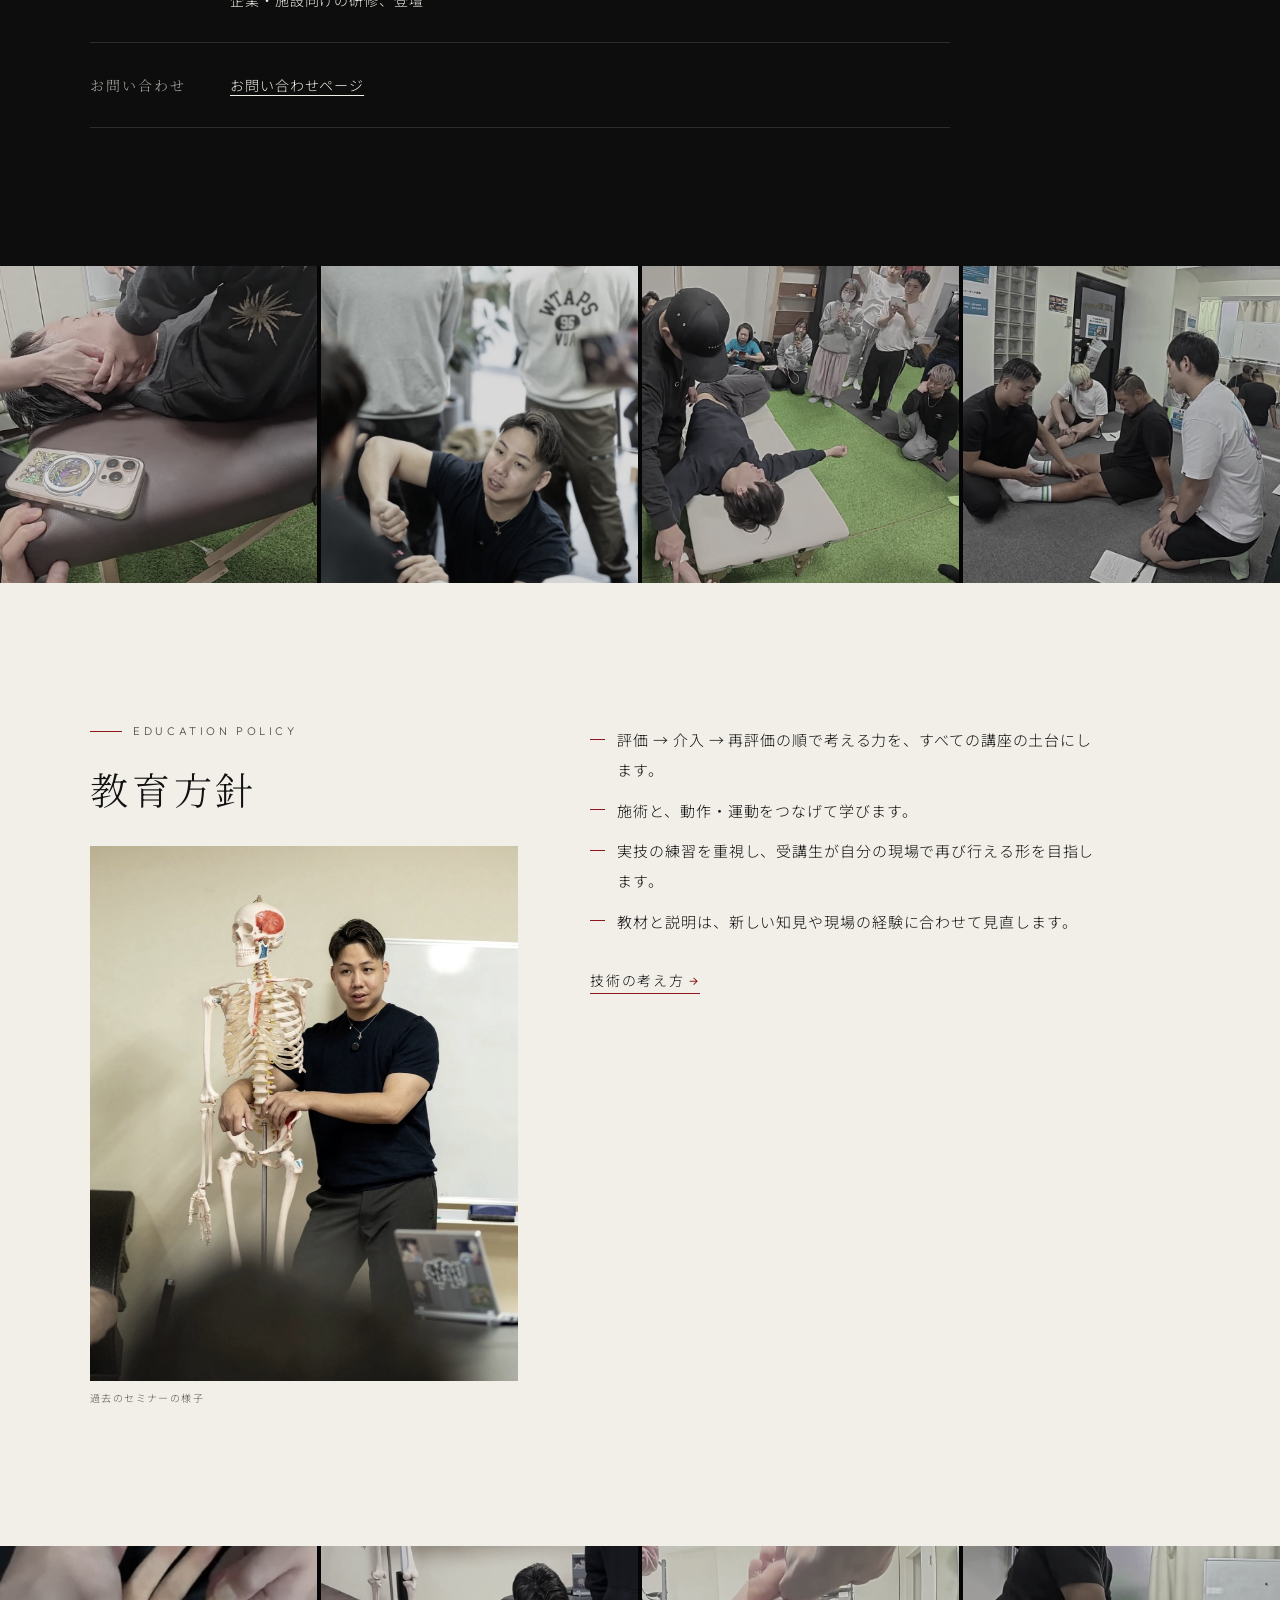
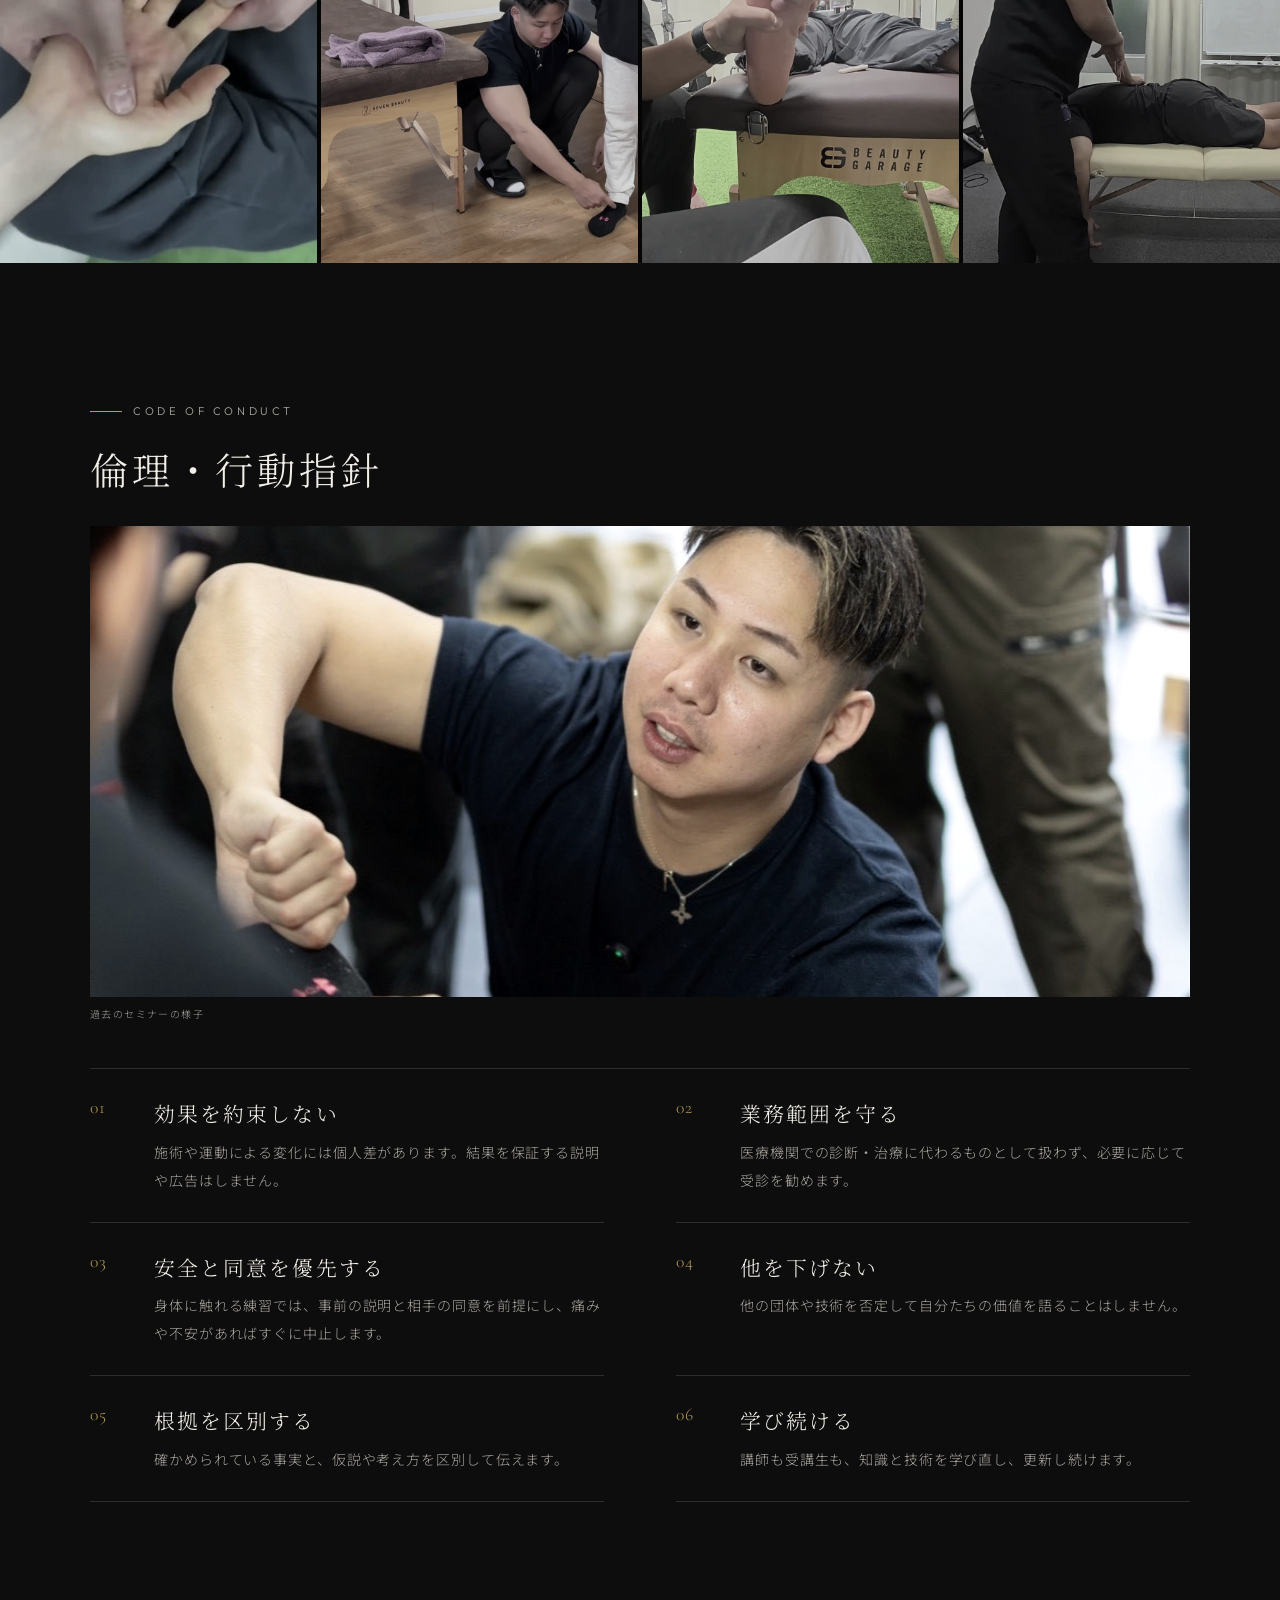
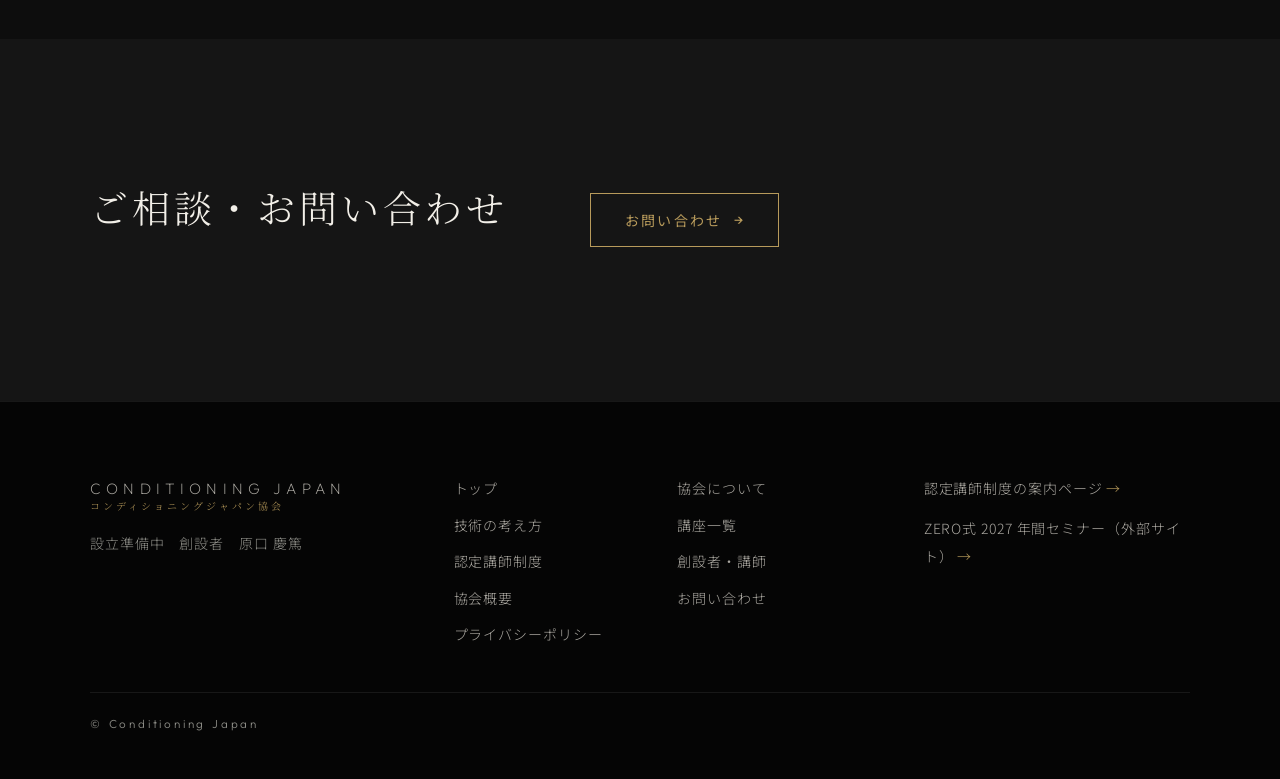
==== commit b1fdd4ca: "Rename 零式 to ZERO式 Co-Authored-By: Claude Opus 5.5 <noreply@anthropic.com>" ====
--- a/about/index.html
+++ b/about/index.html
@@ -154,7 +154,7 @@
     </nav>
     <div class="footer-out">
       <a href="https://noriatsu3377-hue.github.io/conditioning-japan-instructor/">認定講師制度の案内ページ</a>
-      <a href="https://noriatsu3377-hue.github.io/zero-seminar-2027/" rel="noopener">零式 2027 年間セミナー（外部サイト）</a>
+      <a href="https://noriatsu3377-hue.github.io/zero-seminar-2027/" rel="noopener">ZERO式 2027 年間セミナー（外部サイト）</a>
     </div>
   </div>
   <p class="container copyright"><small>© Conditioning Japan</small></p>
--- a/assets/css/style.css
+++ b/assets/css/style.css
@@ -1,5 +1,5 @@
 /* ==========================================================================
-   Conditioning Japan — 零式の世界観（ZERO RECOVERY／零式-関節調整法 LP）に合わせたデザイン
+   Conditioning Japan — ZERO式の世界観（ZERO RECOVERY／ZERO式-関節調整法 LP）に合わせたデザイン
    漆黒・生成りの白・鈍い金・深い赤。細い明朝、番号＋英字の見出し、大きな透かし文字。
    LP（lp/assets/style.css）も同じ値を使う。
    ========================================================================== */
@@ -421,7 +421,7 @@
 
 .err { min-height: 60vh; display: grid; align-content: center; }
 
-/* 零式 2027 年間セミナー一覧（LPと共通） */
+/* ZERO式 2027 年間セミナー一覧（LPと共通） */
 .sem-list { margin-top: var(--sp-3); border-top: 1px solid var(--line); display: grid; }
 .sem-list li { display: grid; grid-template-columns: 3rem minmax(0, 1fr); align-items: baseline; border-bottom: 1px solid var(--line); }
 .sem-list a { display: grid; gap: 0.2em; padding: 1.1em 2rem 1.1em 0; text-decoration: none; position: relative; }
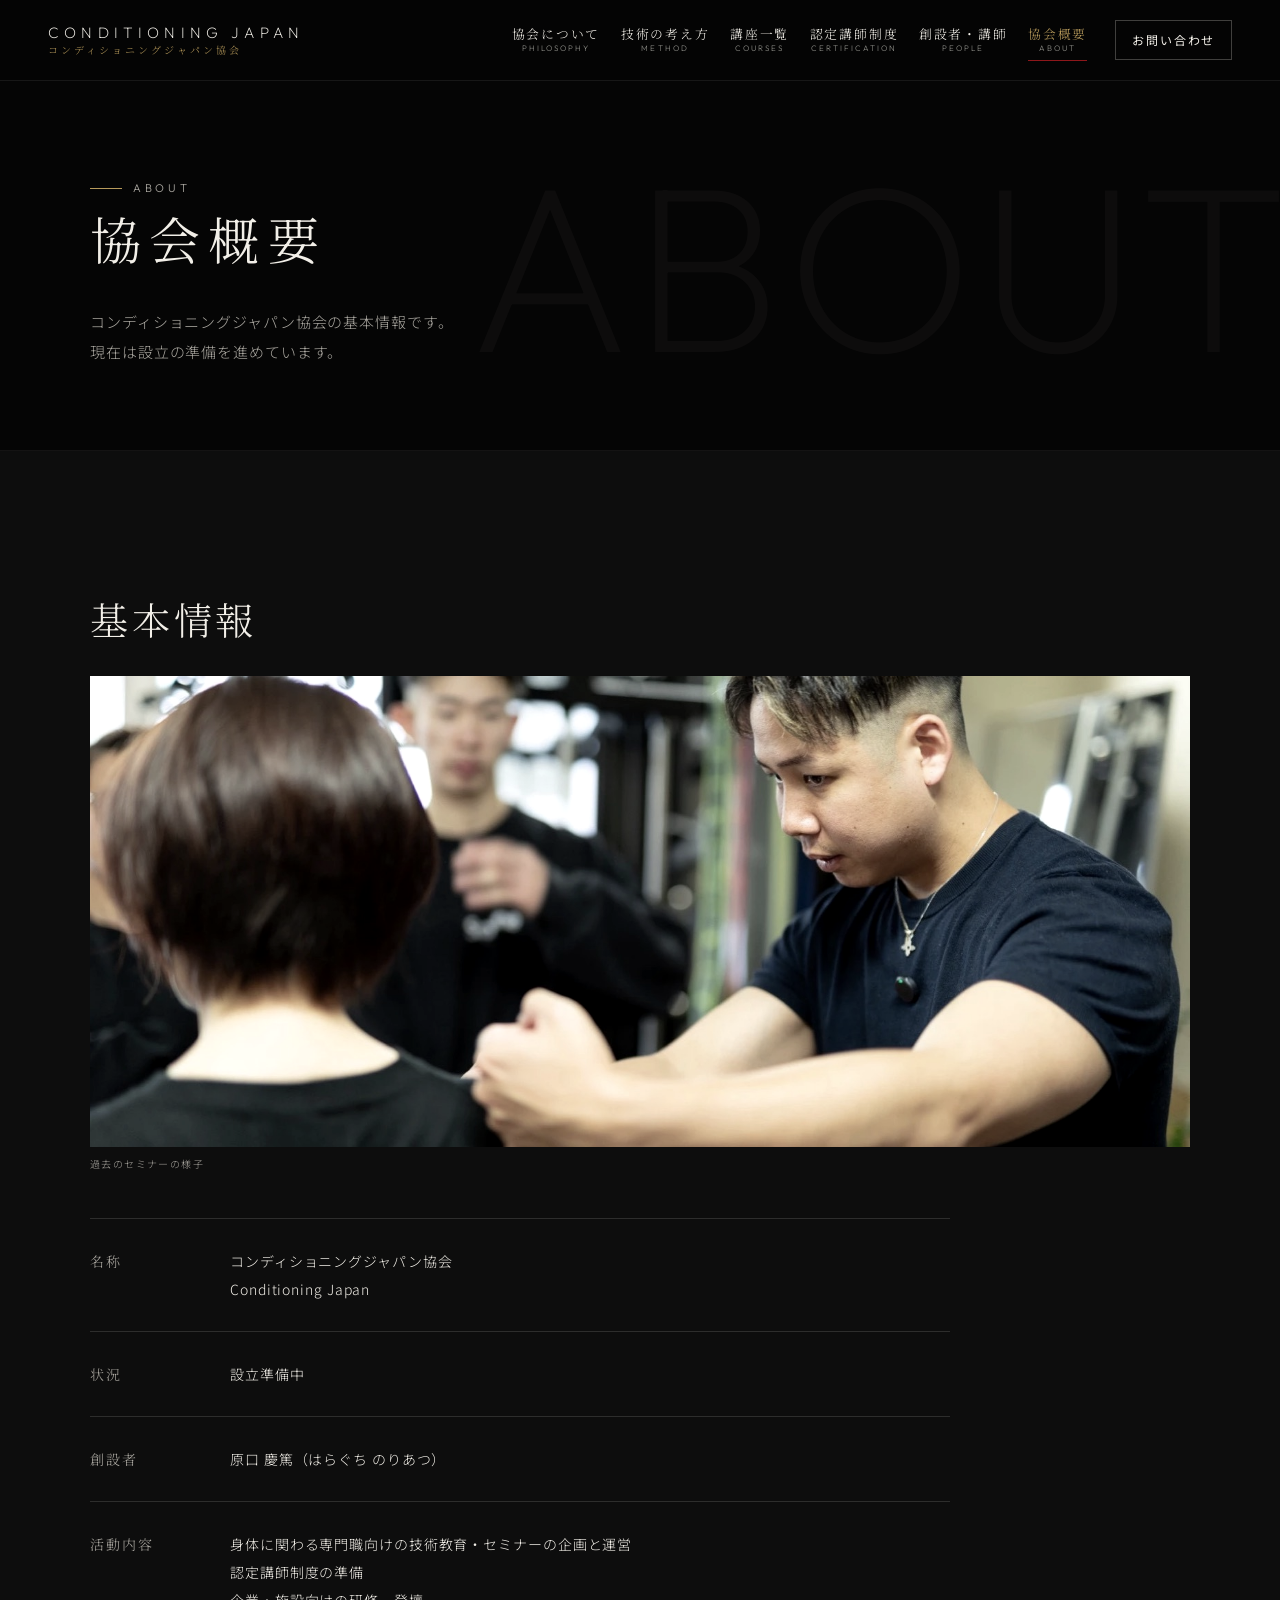
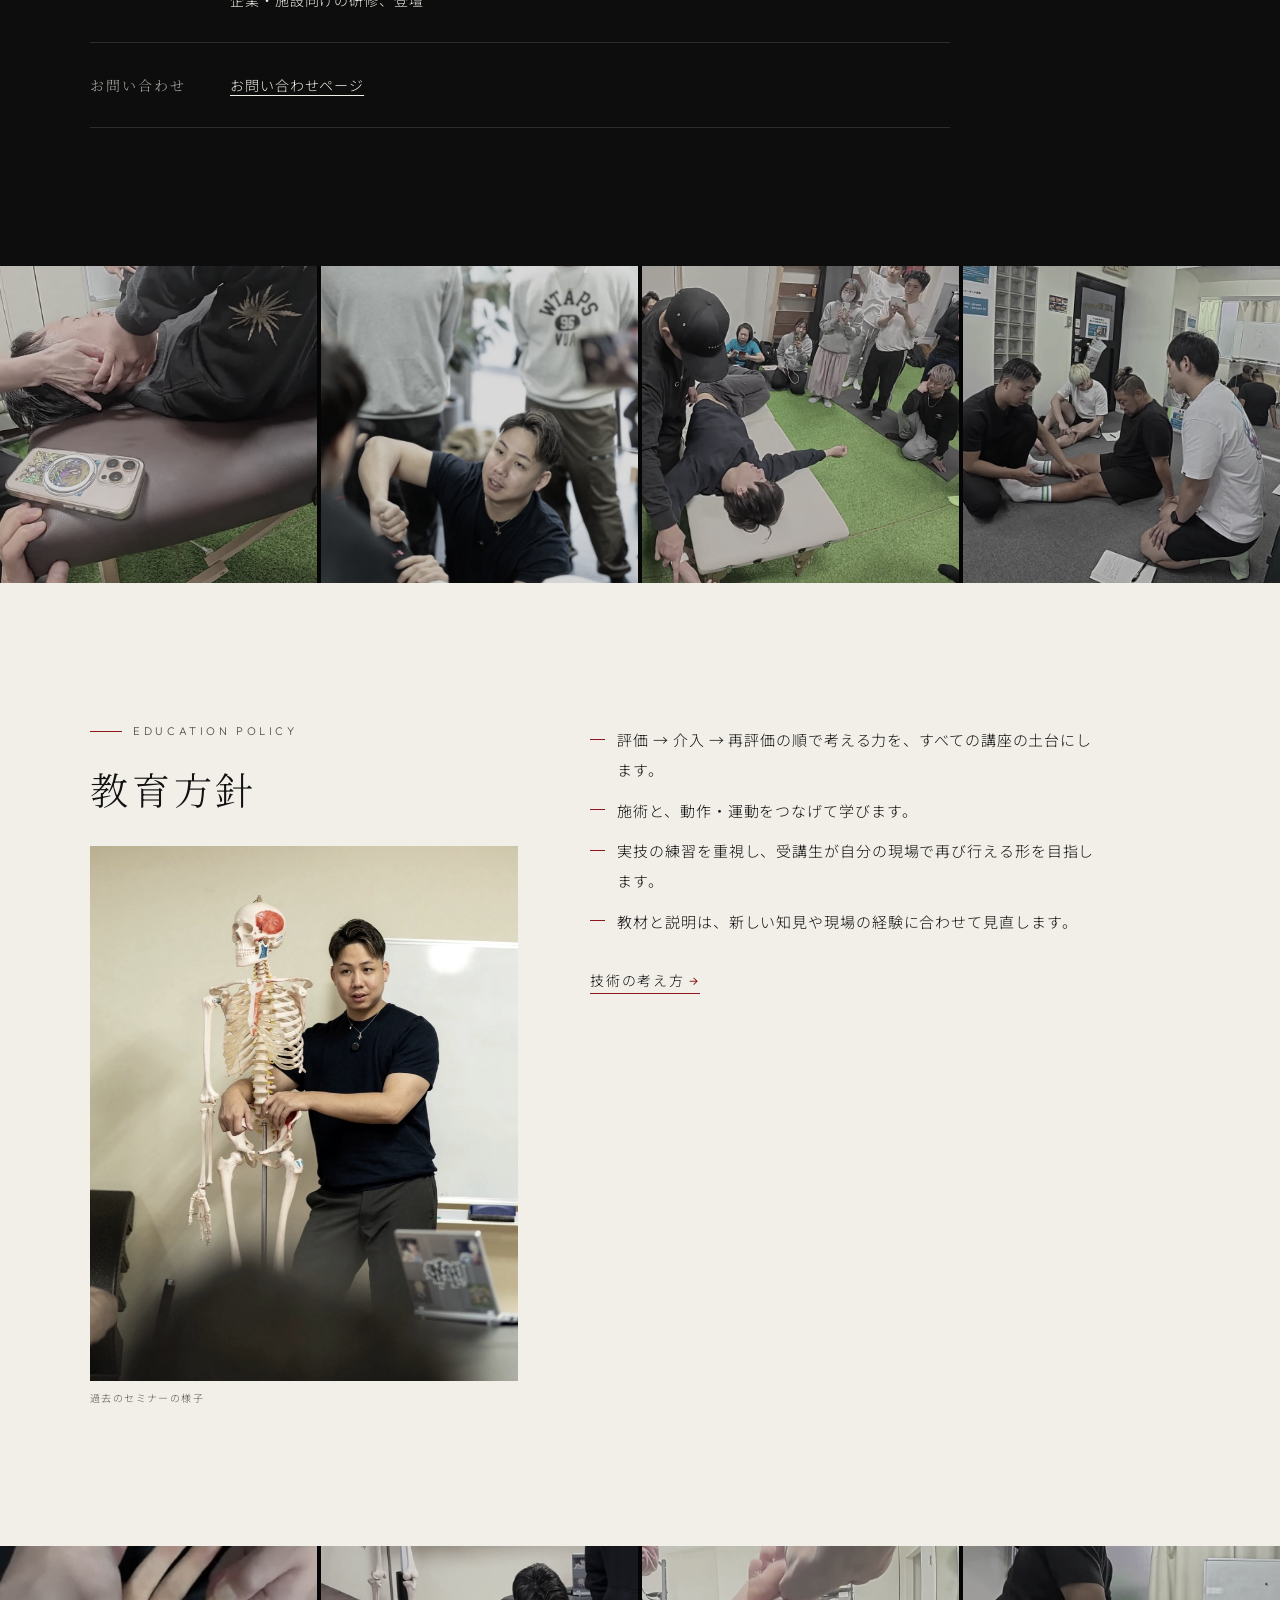
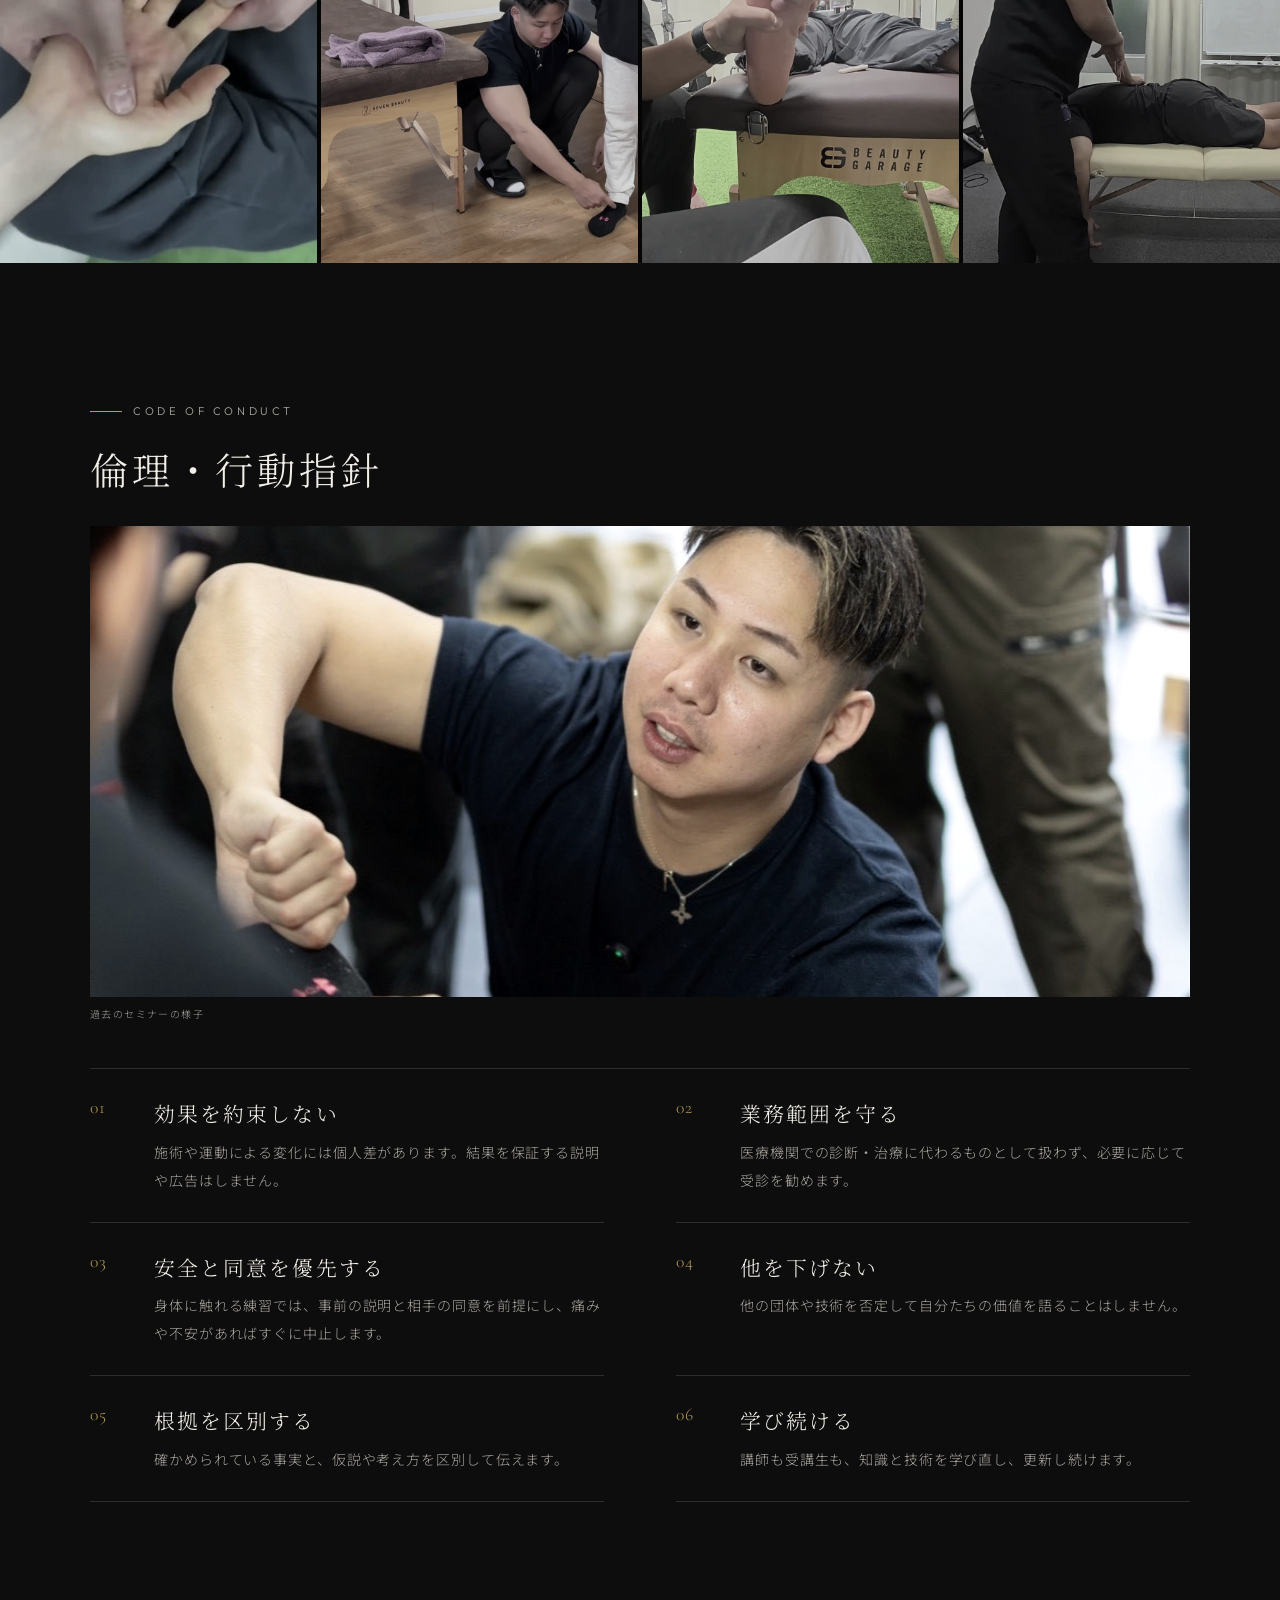
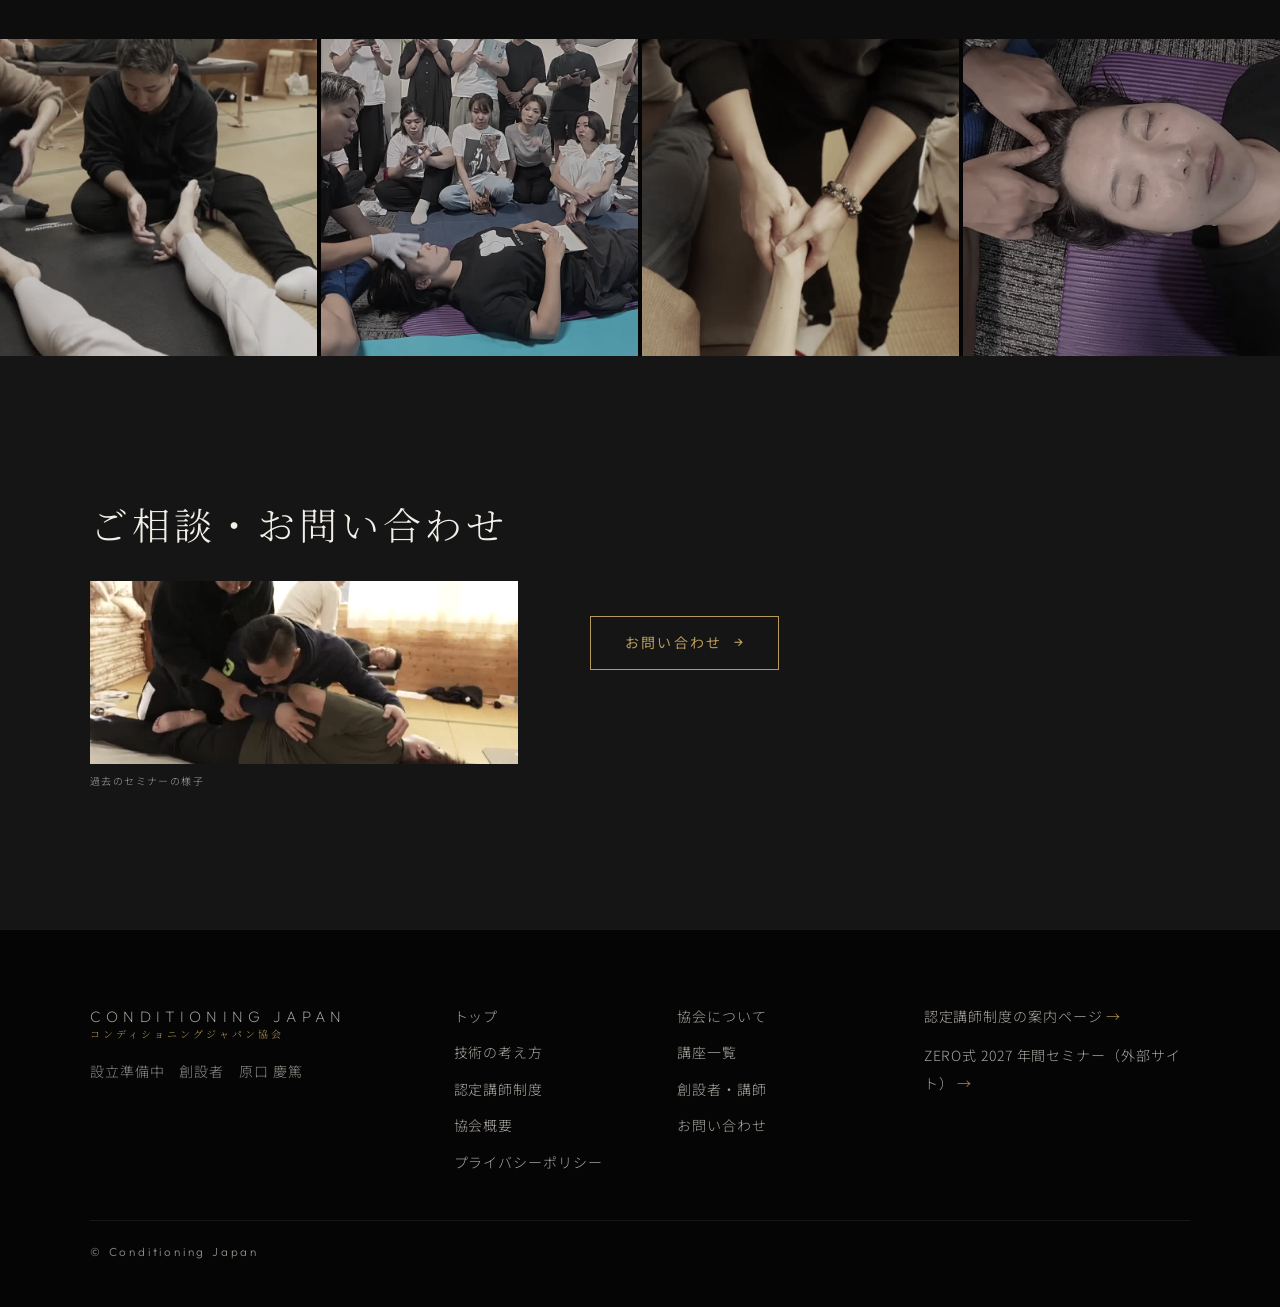
==== commit 876bebb8: "Add more photos to about page Co-Authored-By: Claude Opus 5.5 <noreply@anthropic.com>" ====
--- a/about/index.html
+++ b/about/index.html
@@ -129,9 +129,21 @@
   </div>
 </section>
 
+<section class="section is-dark" aria-label="過去のセミナーの様子" style="padding-block:0">
+  <div class="gallery">
+    <figure><img src="../assets/img/kansetsu-basic-3.jpg" alt="受講者の足首を調整する原口慶篤" width="800" height="800" loading="lazy" decoding="async"></figure>
+    <figure><img src="../assets/img/zero-recovery-3.jpg" alt="受講者の前で頭部へのアプローチを実演する様子" width="800" height="800" loading="lazy" decoding="async"></figure>
+    <figure><img src="../assets/img/kansetsu-advance-1.jpg" alt="受講者の手を取り関節を調整する様子" width="800" height="800" loading="lazy" decoding="async"></figure>
+    <figure><img src="../assets/img/zero-recovery-1.jpg" alt="頭部に手を当てて施術する様子" width="800" height="800" loading="lazy" decoding="async"></figure>
+  </div>
+</section>
+
 <section class="section is-charcoal" aria-labelledby="about-cta">
   <div class="container split">
-    <h2 class="h2" id="about-cta">ご相談・お問い合わせ</h2>
+    <div>
+      <h2 class="h2" id="about-cta">ご相談・お問い合わせ</h2>
+      <figure class="photo wide-band" style="margin-top:var(--sp-3)"><img src="../assets/img/kansetsu-advance-main.jpg" alt="受講者の手を取り、施術のしかたを指導する原口慶篤" width="1200" height="900" loading="lazy" decoding="async"><figcaption>過去のセミナーの様子</figcaption></figure>
+    </div>
     <div class="btn-row" style="margin-top:0"><a class="btn btn-primary" href="../contact/">お問い合わせ</a></div>
   </div>
 </section>
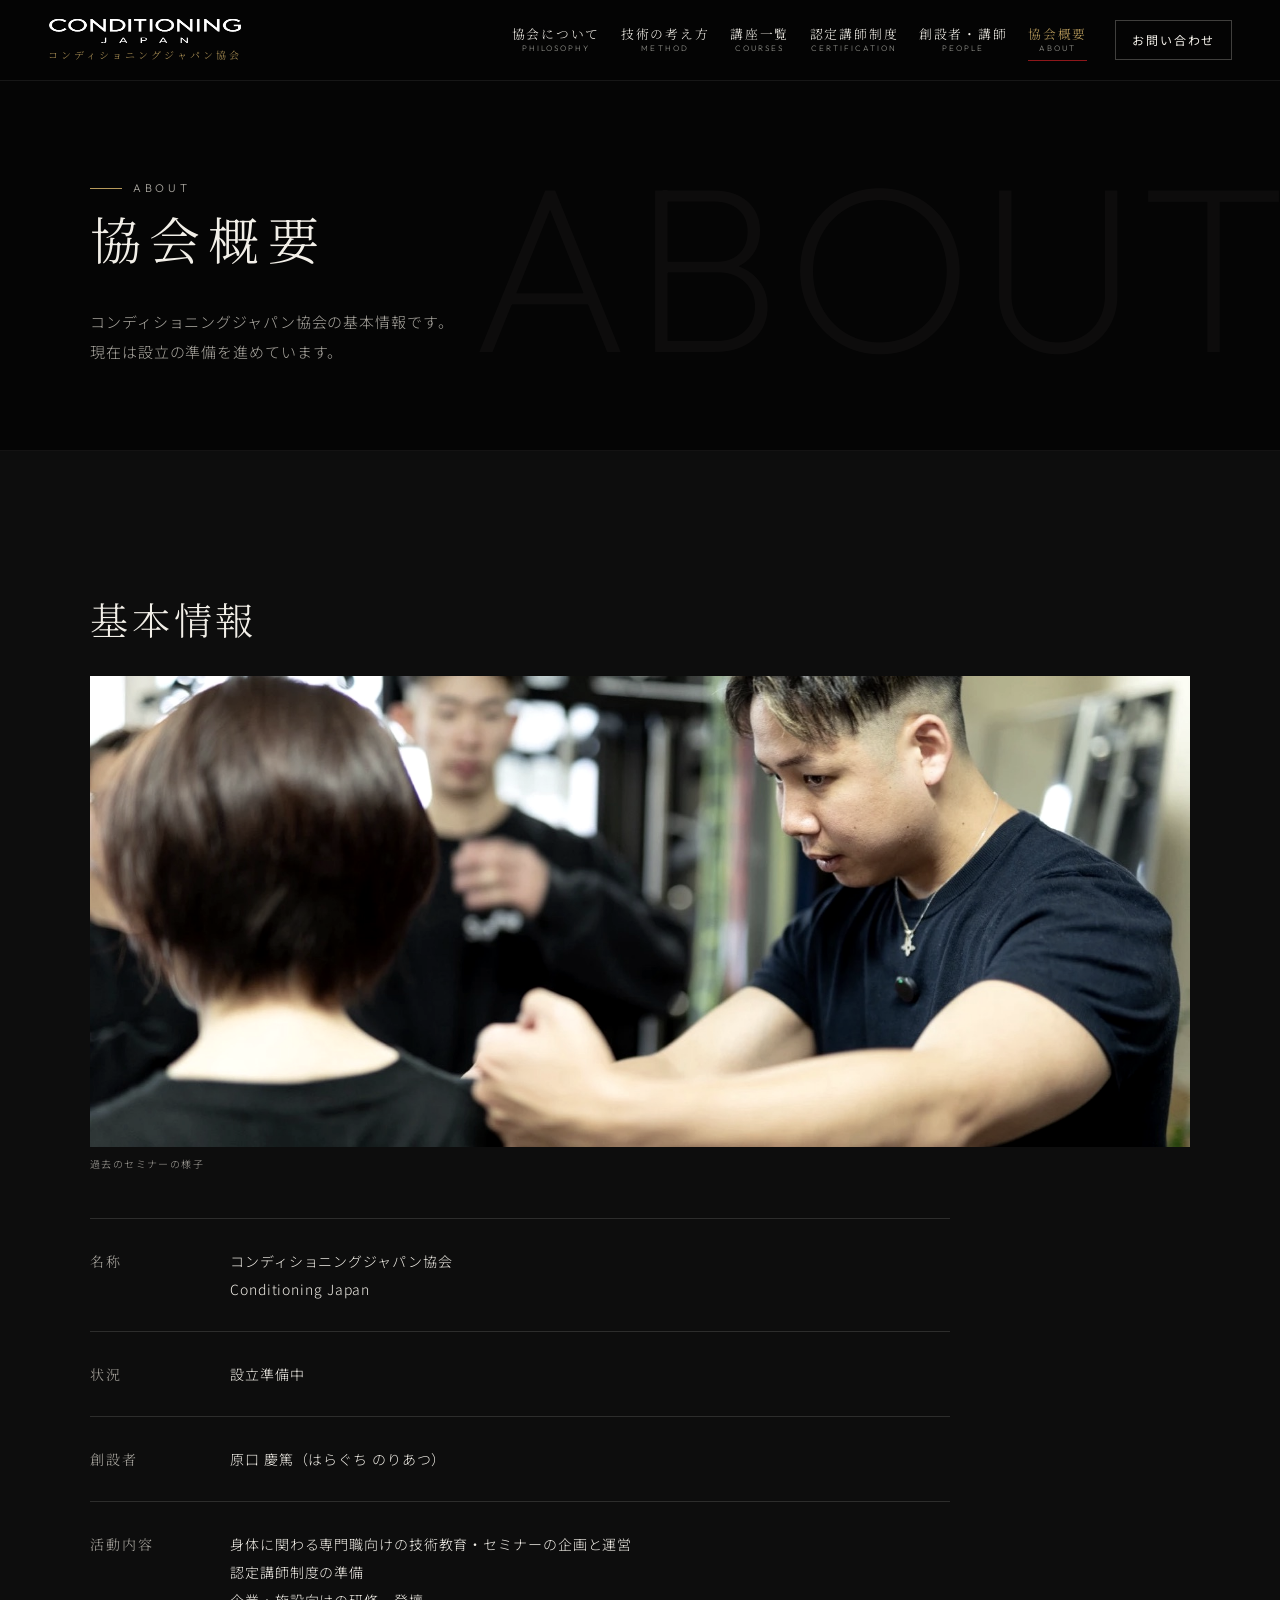
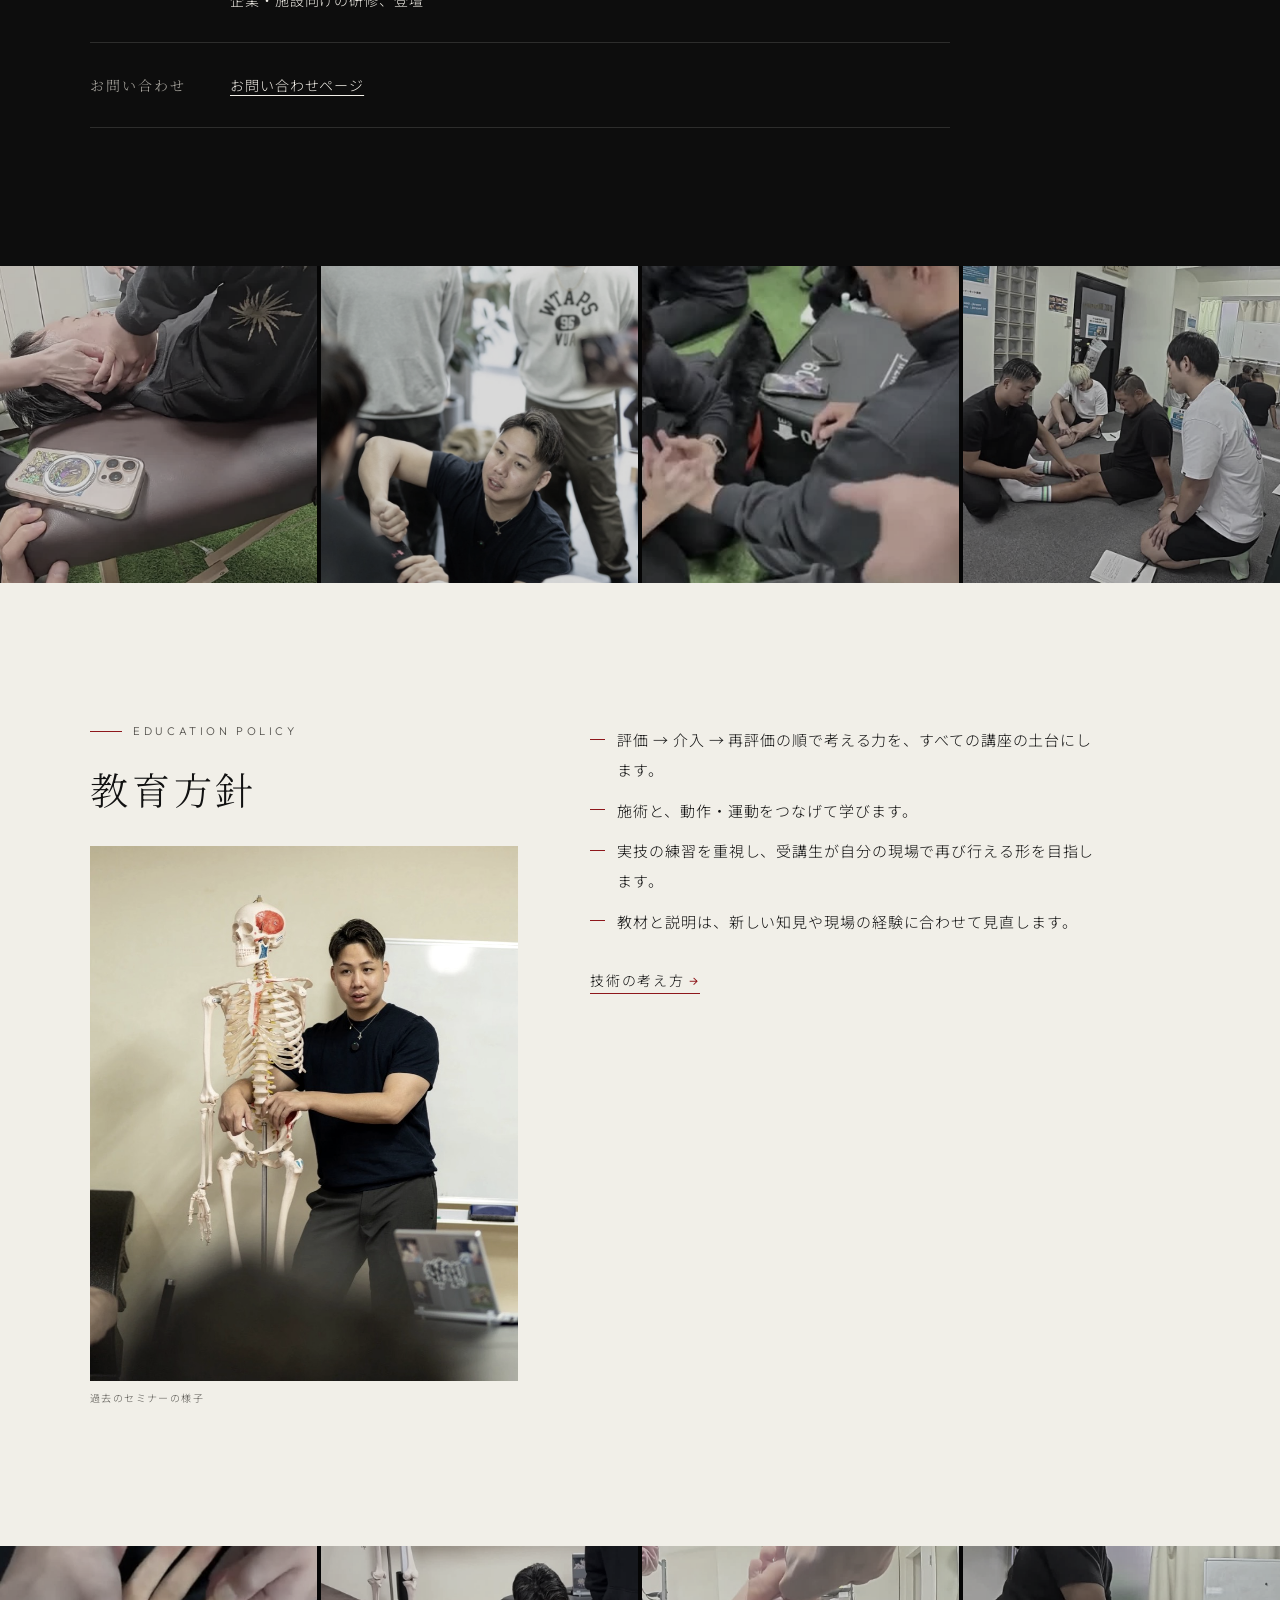
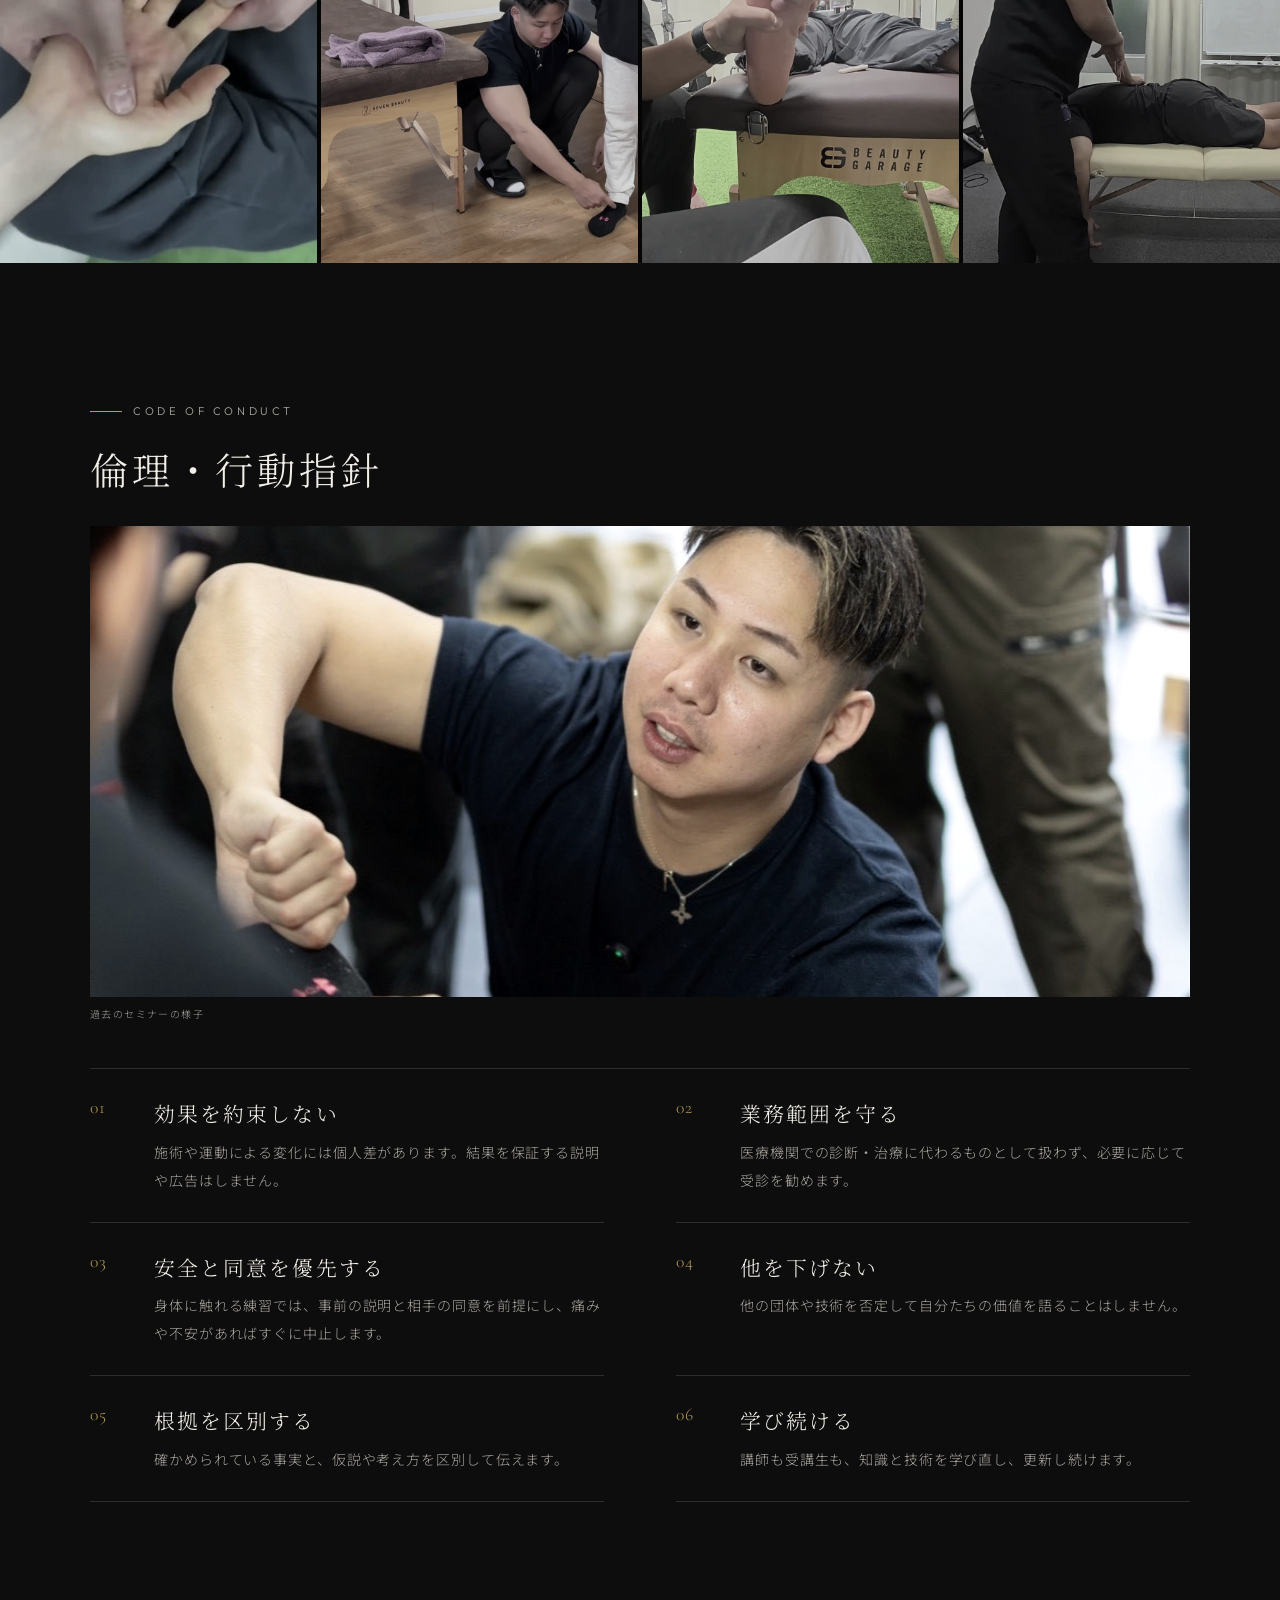
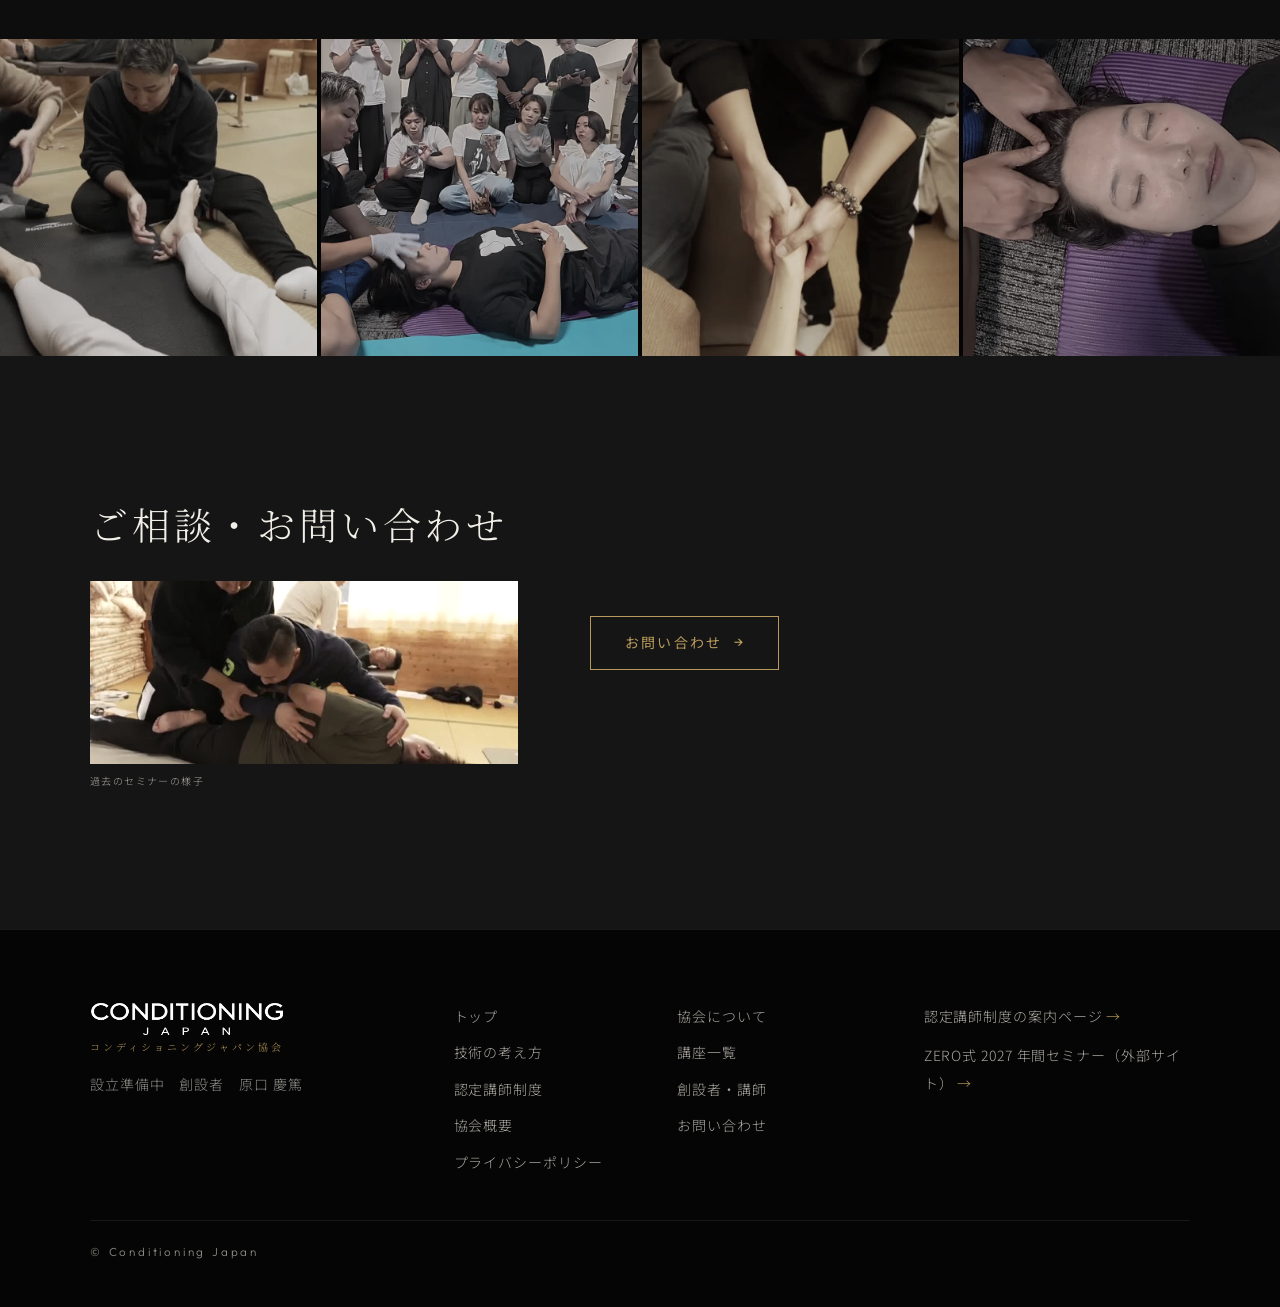
==== commit 0aac8768: "協会ロゴ画像をヘッダー・フッターに反映 Co-Authored-By: Claude Opus 5.5 <noreply@anthropic.com>" ====
--- a/about/index.html
+++ b/about/index.html
@@ -29,7 +29,7 @@
 <header class="site-header" data-header>
   <div class="header-inner">
     <a class="wordmark" href="../" aria-label="コンディショニングジャパン協会 トップへ">
-      <span class="wordmark-en">Conditioning Japan</span>
+      <img class="wordmark-logo" src="../assets/img/logo-cj.png" alt="CONDITIONING JAPAN" width="720" height="145">
       <span class="wordmark-ja">コンディショニングジャパン協会</span>
     </a>
     <nav class="gnav" aria-label="メインメニュー">
@@ -153,7 +153,7 @@
 <footer class="site-footer">
   <div class="container footer-grid">
     <div>
-      <p class="wordmark wordmark-footer"><span class="wordmark-en">Conditioning Japan</span><span class="wordmark-ja">コンディショニングジャパン協会</span></p>
+      <p class="wordmark wordmark-footer"><img class="wordmark-logo" src="../assets/img/logo-cj.png" alt="CONDITIONING JAPAN" width="720" height="145"><span class="wordmark-ja">コンディショニングジャパン協会</span></p>
       <p class="footer-note">設立準備中　創設者　原口 慶篤</p>
     </div>
     <nav aria-label="フッターメニュー">
--- a/assets/css/style.css
+++ b/assets/css/style.css
@@ -452,3 +452,24 @@
 .wide-band img { aspect-ratio: 21 / 9; }
 @media (max-width: 767px) { .wide-band img { aspect-ratio: 16 / 10; } }
 .wide-band img { object-position: center 30%; }
+
+/* 目的から探すカードの写真 */
+.path-photo { display: block; overflow: hidden; margin-bottom: 0.6em; }
+.path-photo img { width: 100%; aspect-ratio: 16 / 9; object-fit: cover; filter: grayscale(0.4); transition: filter 0.5s var(--ease), transform 0.6s var(--ease); }
+.path:hover .path-photo img { filter: none; transform: scale(1.03); }
+
+/* 申込フォーム（受付中の講座のみ） */
+.apply-open { margin-block: var(--sp-4); padding: var(--sp-3) var(--sp-4); border: 1px solid var(--gold); }
+.apply-title { margin: 0 0 var(--sp-2); font-weight: 600; letter-spacing: 0.08em; }
+.apply-list { list-style: none; margin: 0; padding: 0; display: grid; gap: var(--sp-3); }
+.apply-list li, .apply-card { display: flex; flex-wrap: wrap; align-items: center; gap: var(--sp-1) var(--sp-3); }
+.apply-name { font-weight: 600; } .apply-name .course-no { margin-right: 0.6em; }
+.apply-badge { display: inline-block; padding: 0.15em 0.7em; border: 1px solid var(--gold); color: var(--gold); font-size: var(--fs-xs); letter-spacing: 0.1em; }
+.apply-deadline { font-size: var(--fs-xs); }
+.apply-sub { margin: var(--sp-2) 0 0; font-size: var(--fs-xs); opacity: 0.8; }
+.apply-card { margin: var(--sp-3) 0; }
+
+/* logo image */
+.wordmark-logo { display: block; height: 26px; width: auto; }
+.wordmark-footer .wordmark-logo, .site-footer .wordmark-logo { height: 34px; }
+.wordmark-logo + .wordmark-ja { margin-top: 5px; }
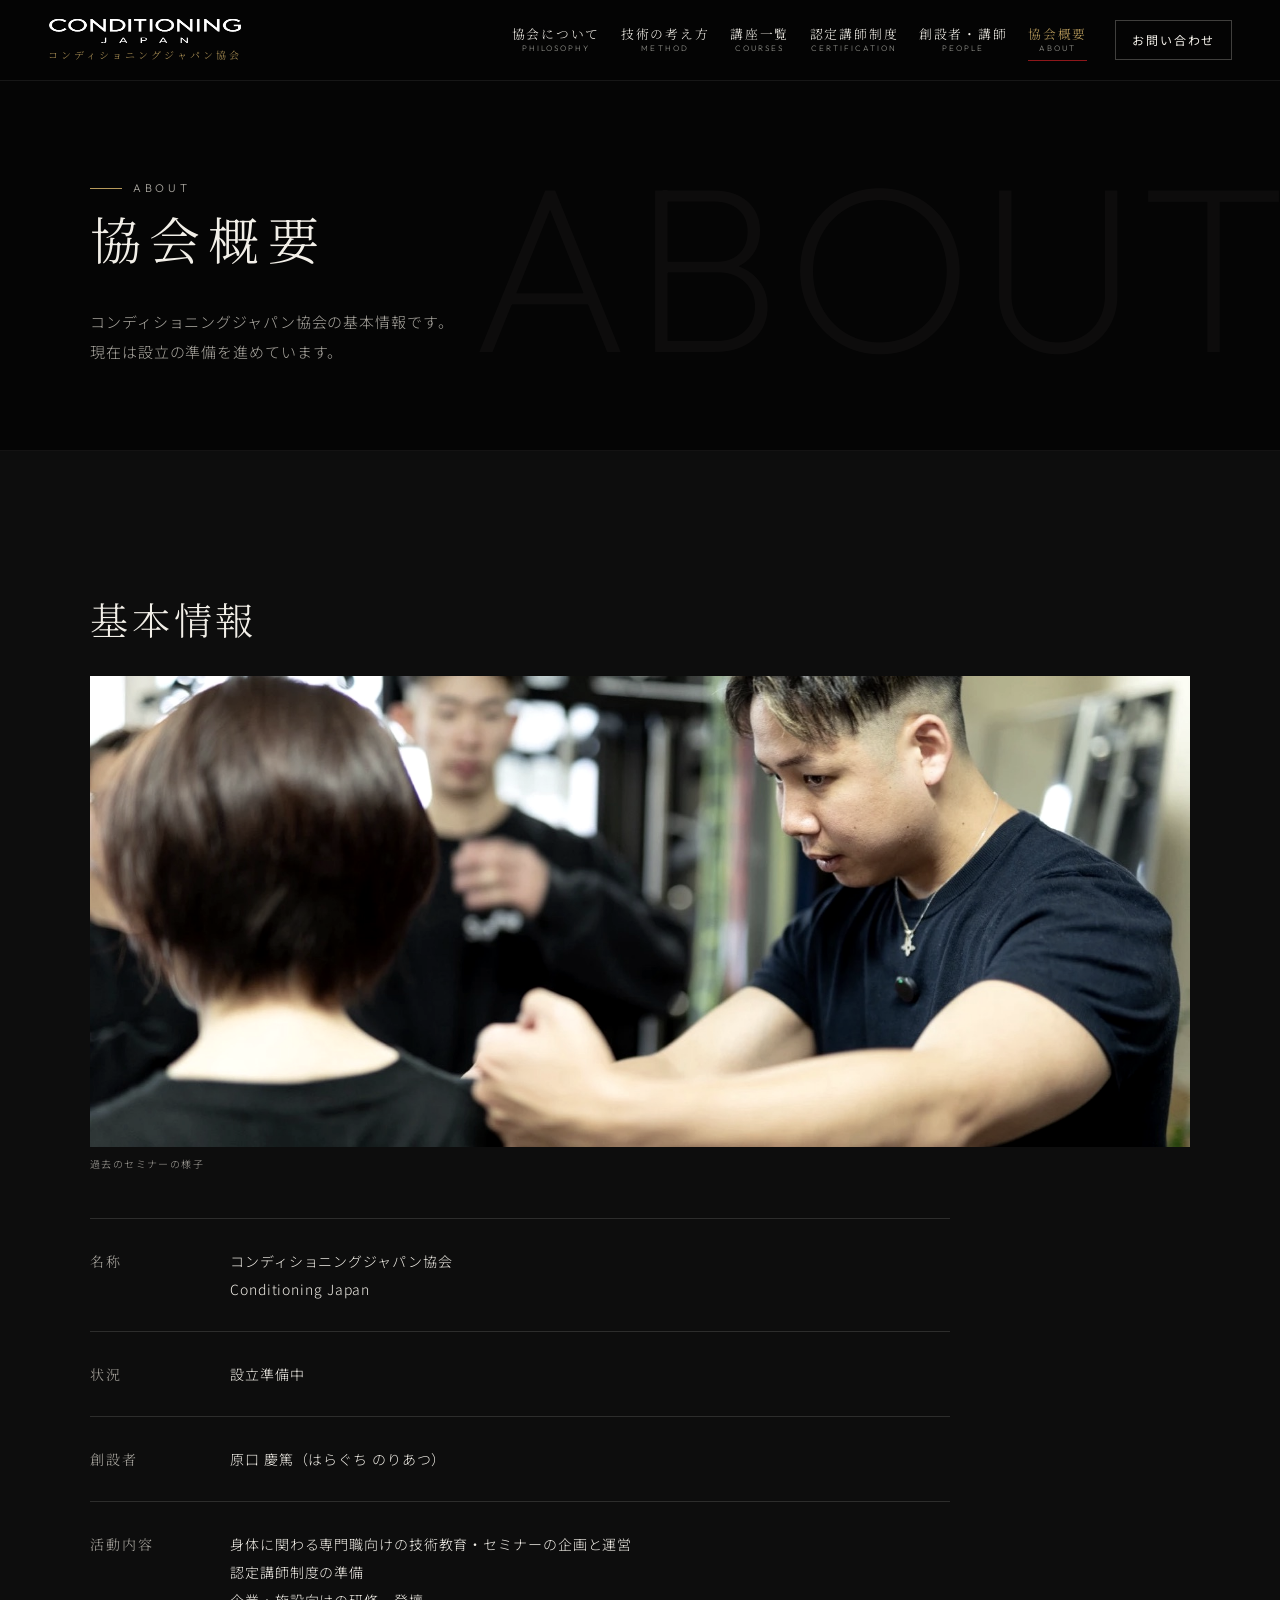
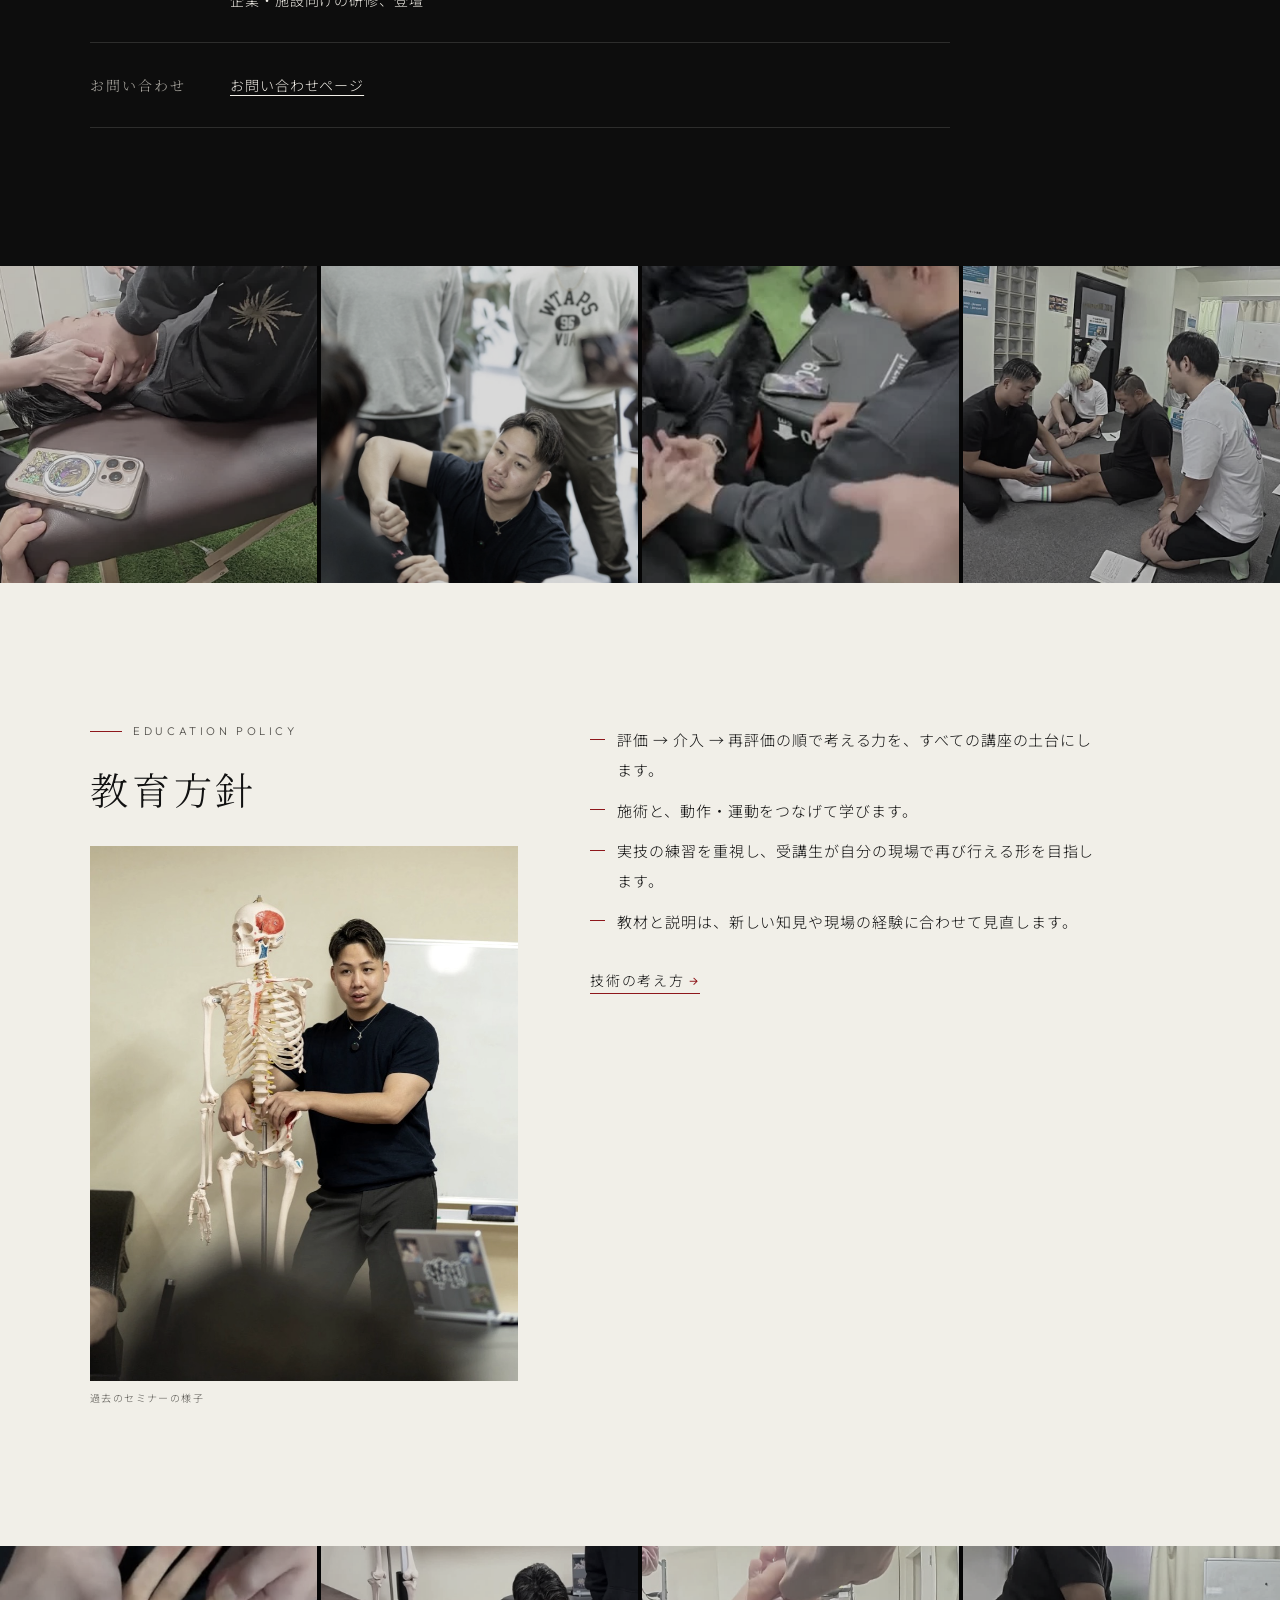
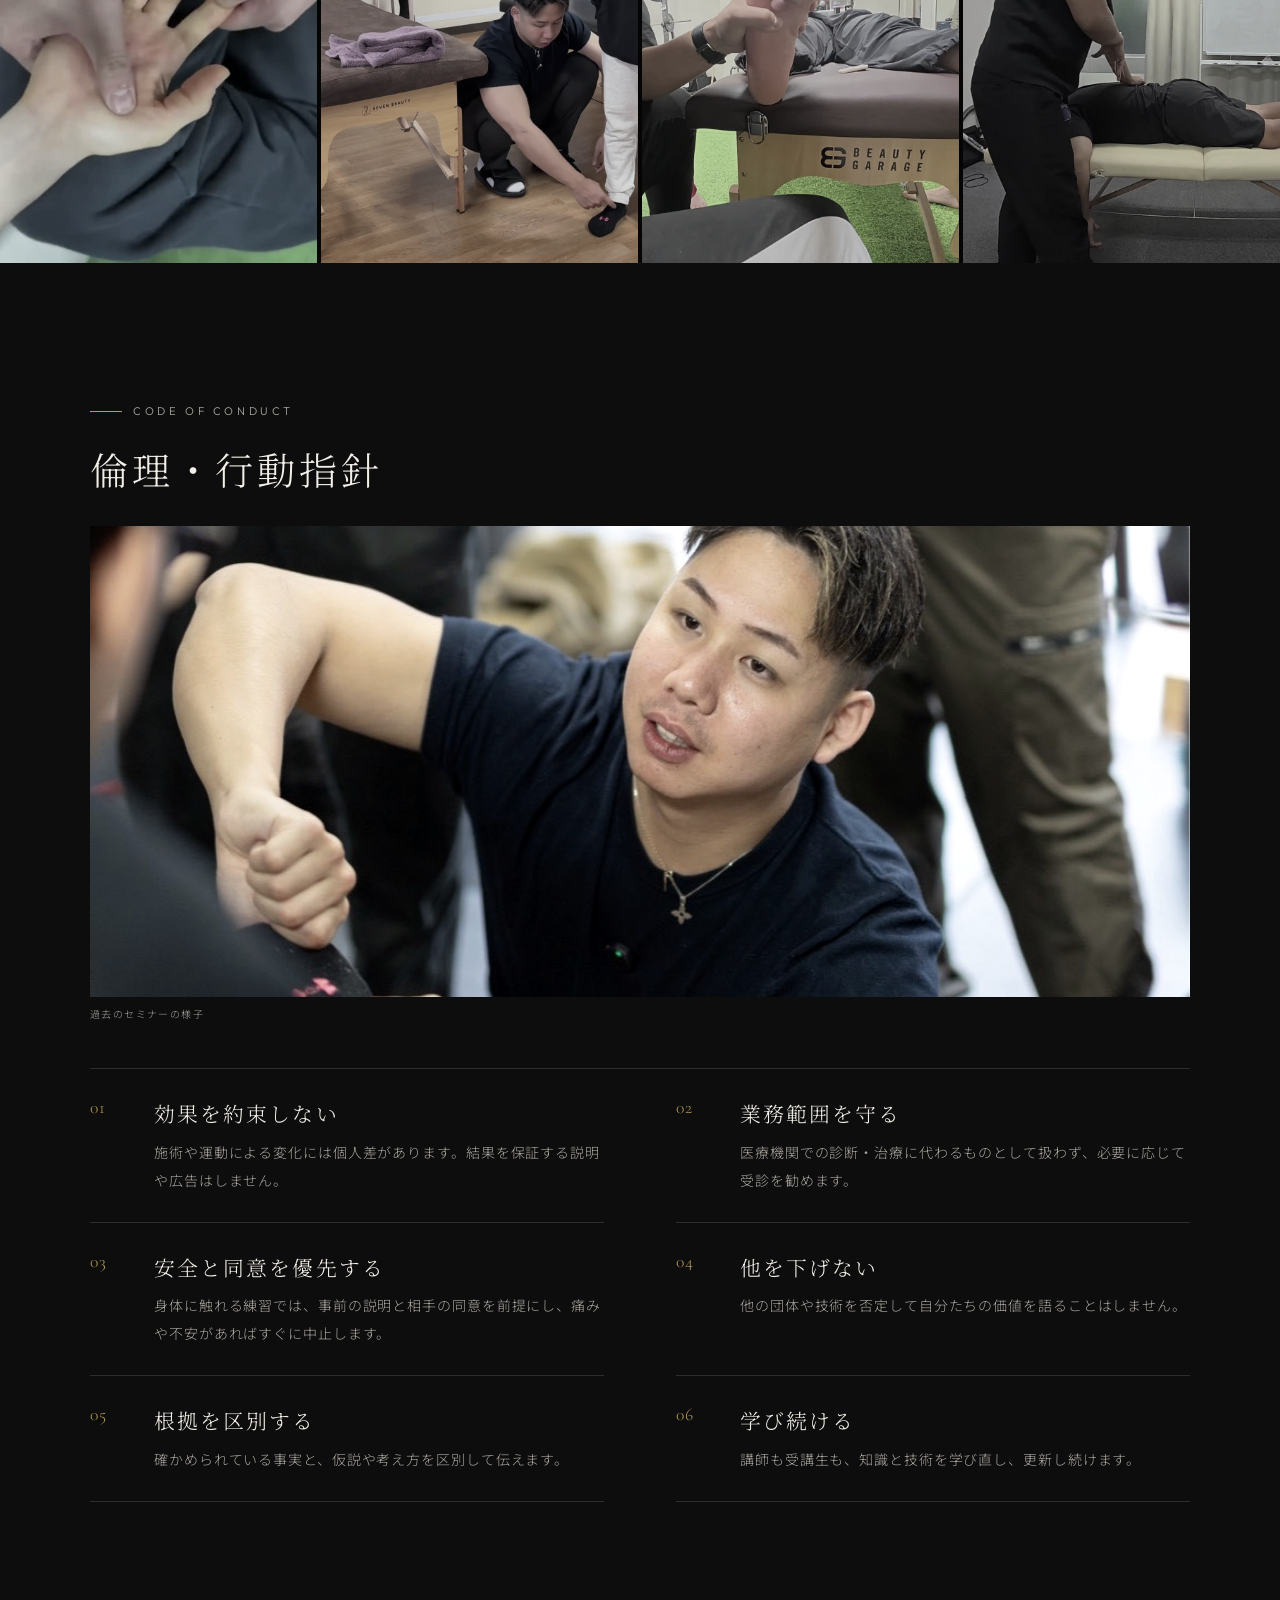
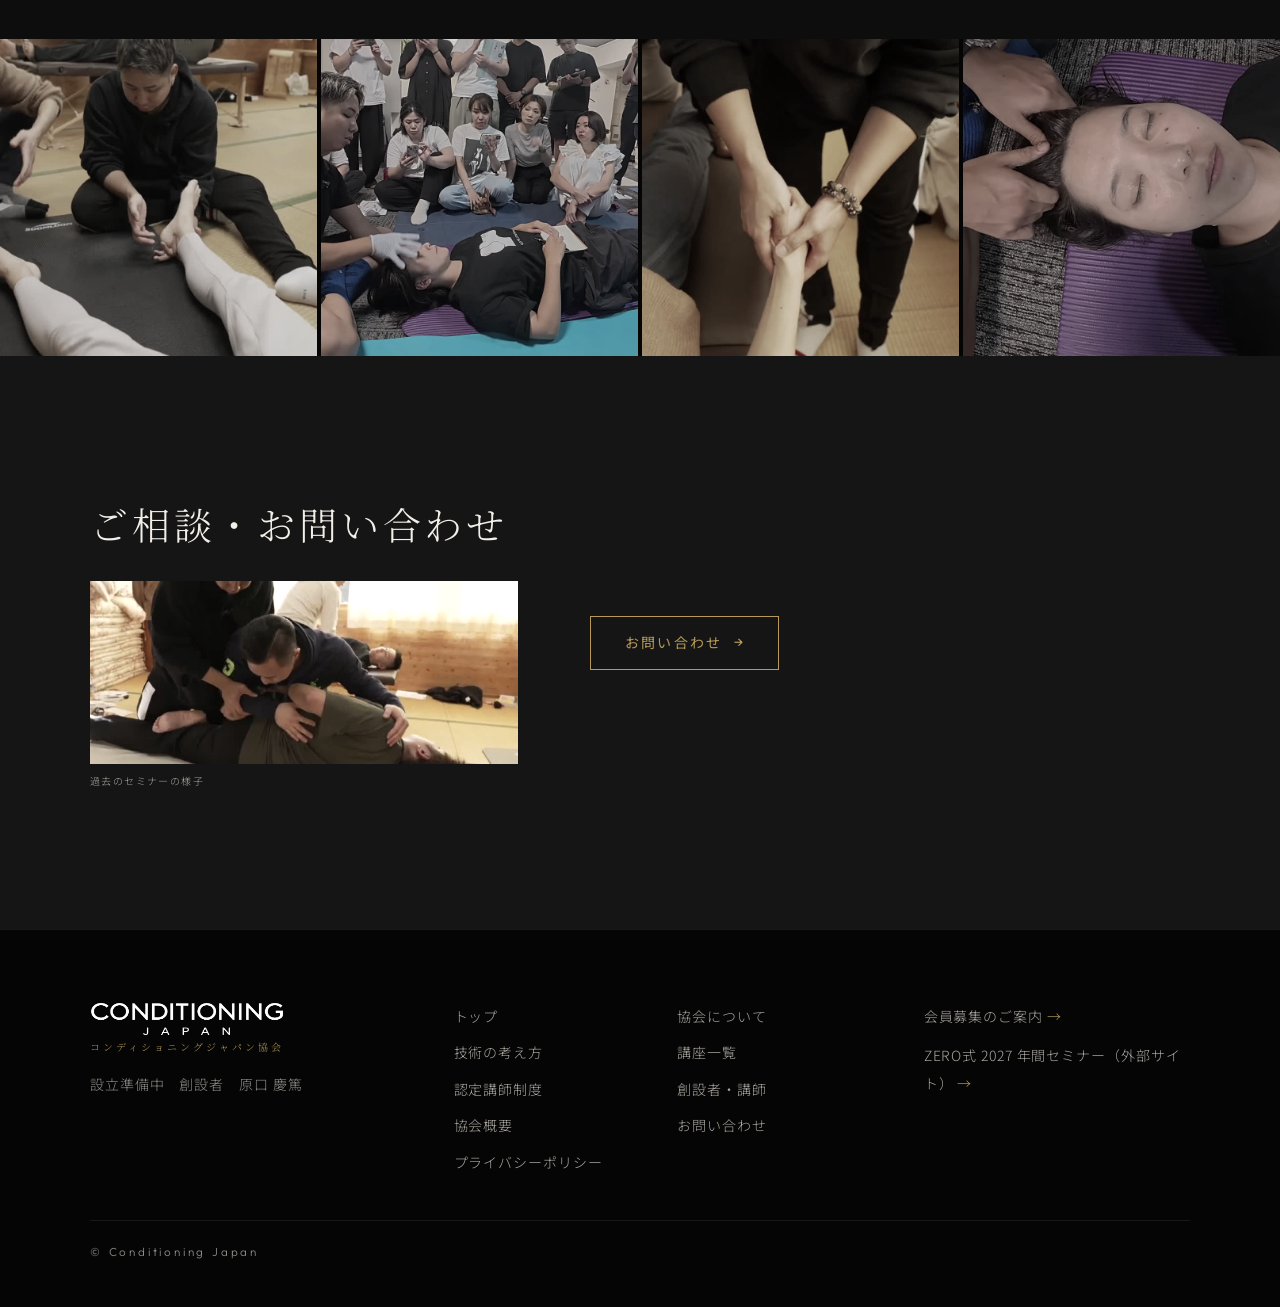
==== commit a903e563: "LPへの導線を会員募集のご案内に変更 Co-Authored-By: Claude Opus 5.5 <noreply@anthropic.com>" ====
--- a/about/index.html
+++ b/about/index.html
@@ -11,8 +11,11 @@
 <meta property="og:title" content="協会概要｜コンディショニングジャパン協会">
 <meta property="og:description" content="コンディショニングジャパン協会（Conditioning Japan）の名称、創設者、活動内容、教育方針、倫理・行動指針。">
 <meta property="og:site_name" content="コンディショニングジャパン協会">
-
+<meta property="og:image" content="https://noriatsu3377-hue.github.io/conditioning-japan/assets/img/ogp.png">
 <meta name="theme-color" content="#101923">
+<meta name="twitter:card" content="summary_large_image">
+<link rel="icon" type="image/png" href="../assets/img/favicon.png">
+<link rel="apple-touch-icon" href="../assets/img/apple-touch-icon.png">
 
 <link rel="preconnect" href="https://fonts.googleapis.com">
 <link rel="preconnect" href="https://fonts.gstatic.com" crossorigin>
@@ -47,7 +50,7 @@
         <li><a href="../philosophy/"><span class="nav-ja">協会について</span><span class="nav-en" aria-hidden="true">Philosophy</span></a></li><li><a href="../method/"><span class="nav-ja">技術の考え方</span><span class="nav-en" aria-hidden="true">Method</span></a></li><li><a href="../courses/"><span class="nav-ja">講座一覧</span><span class="nav-en" aria-hidden="true">Courses</span></a></li><li><a href="../certification/"><span class="nav-ja">認定講師制度</span><span class="nav-en" aria-hidden="true">Certification</span></a></li><li><a href="../people/"><span class="nav-ja">創設者・講師</span><span class="nav-en" aria-hidden="true">People</span></a></li><li><a href="../about/" aria-current="page"><span class="nav-ja">協会概要</span><span class="nav-en" aria-hidden="true">About</span></a></li>
         <li><a href="../contact/"><span class="nav-ja">お問い合わせ</span><span class="nav-en" aria-hidden="true">Contact</span></a></li>
       </ul>
-      <a class="drawer-lp" href="https://noriatsu3377-hue.github.io/conditioning-japan-instructor/">認定講師制度の案内ページ →</a>
+      <a class="drawer-lp" href="https://noriatsu3377-hue.github.io/conditioning-japan-instructor/">会員募集のご案内 →</a>
     </nav>
   </div>
 </header>
@@ -165,7 +168,7 @@
       </ul>
     </nav>
     <div class="footer-out">
-      <a href="https://noriatsu3377-hue.github.io/conditioning-japan-instructor/">認定講師制度の案内ページ</a>
+      <a href="https://noriatsu3377-hue.github.io/conditioning-japan-instructor/">会員募集のご案内</a>
       <a href="https://noriatsu3377-hue.github.io/zero-seminar-2027/" rel="noopener">ZERO式 2027 年間セミナー（外部サイト）</a>
     </div>
   </div>
